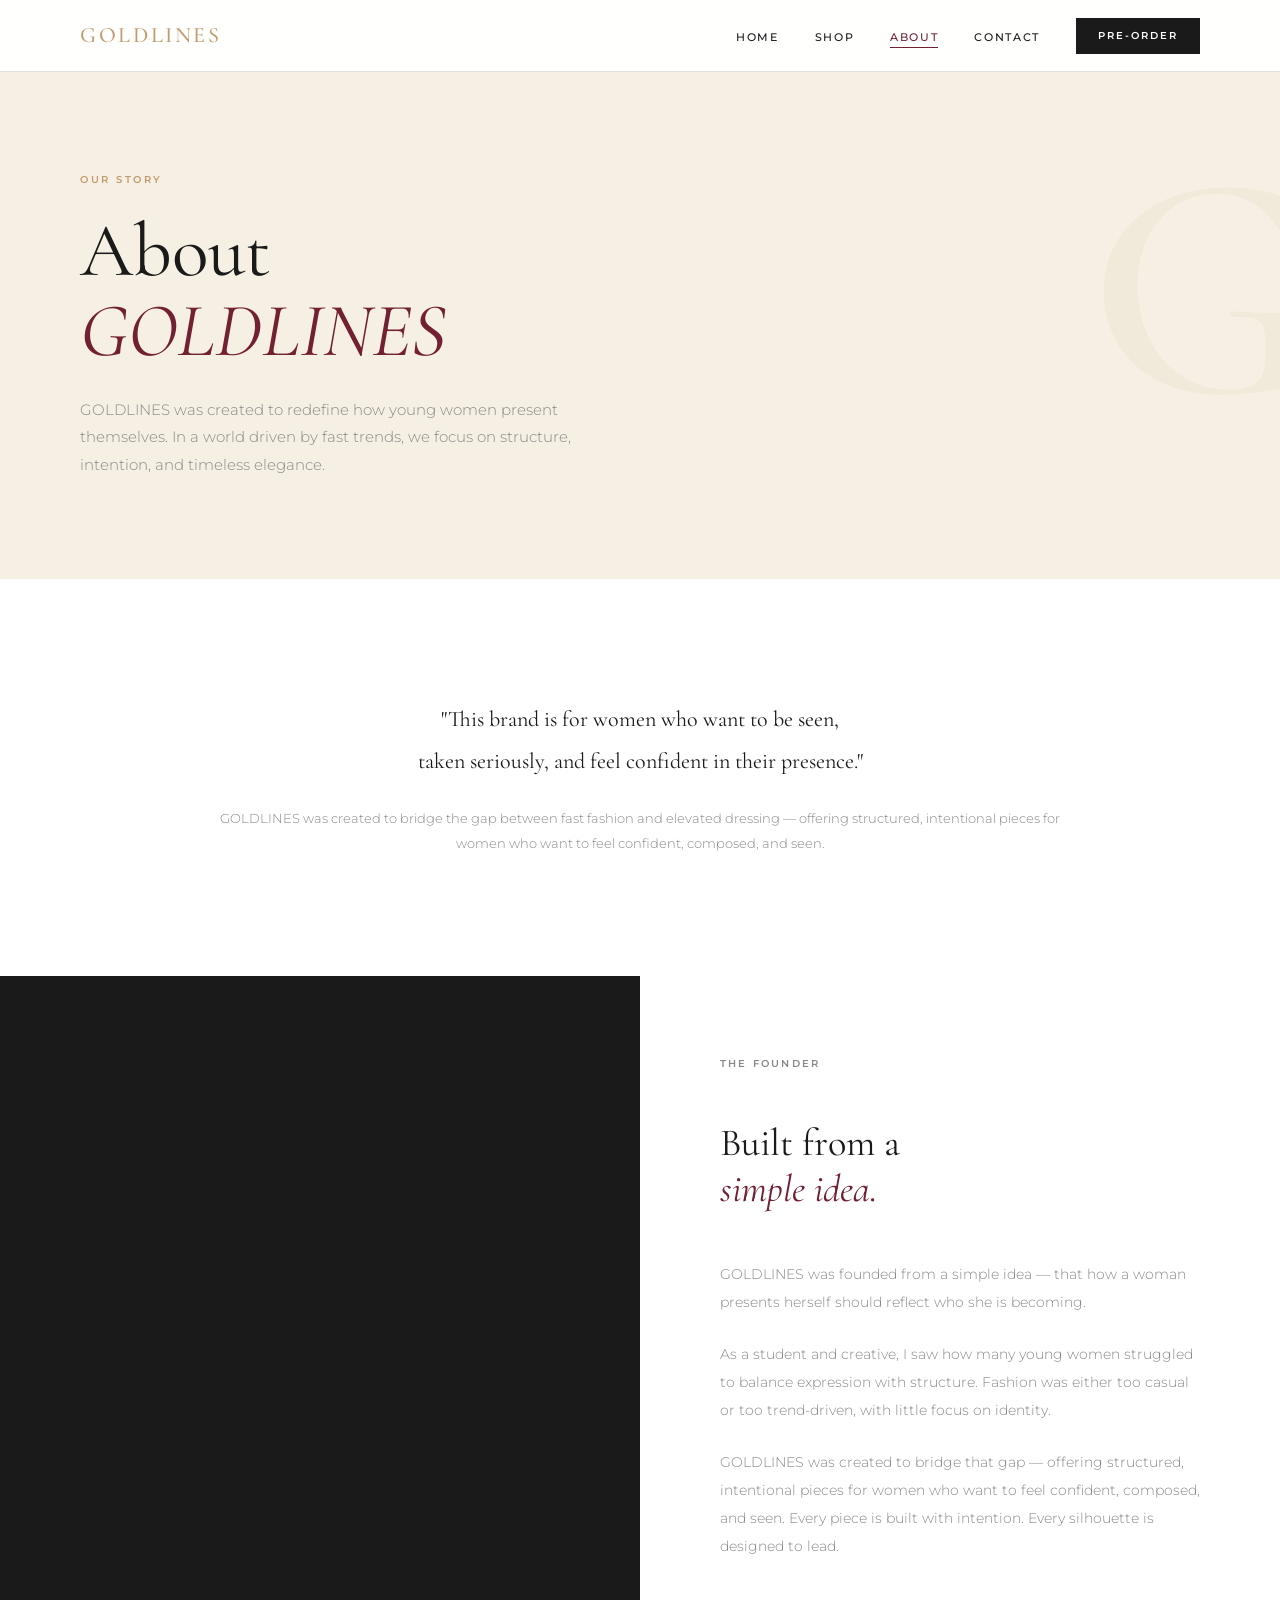
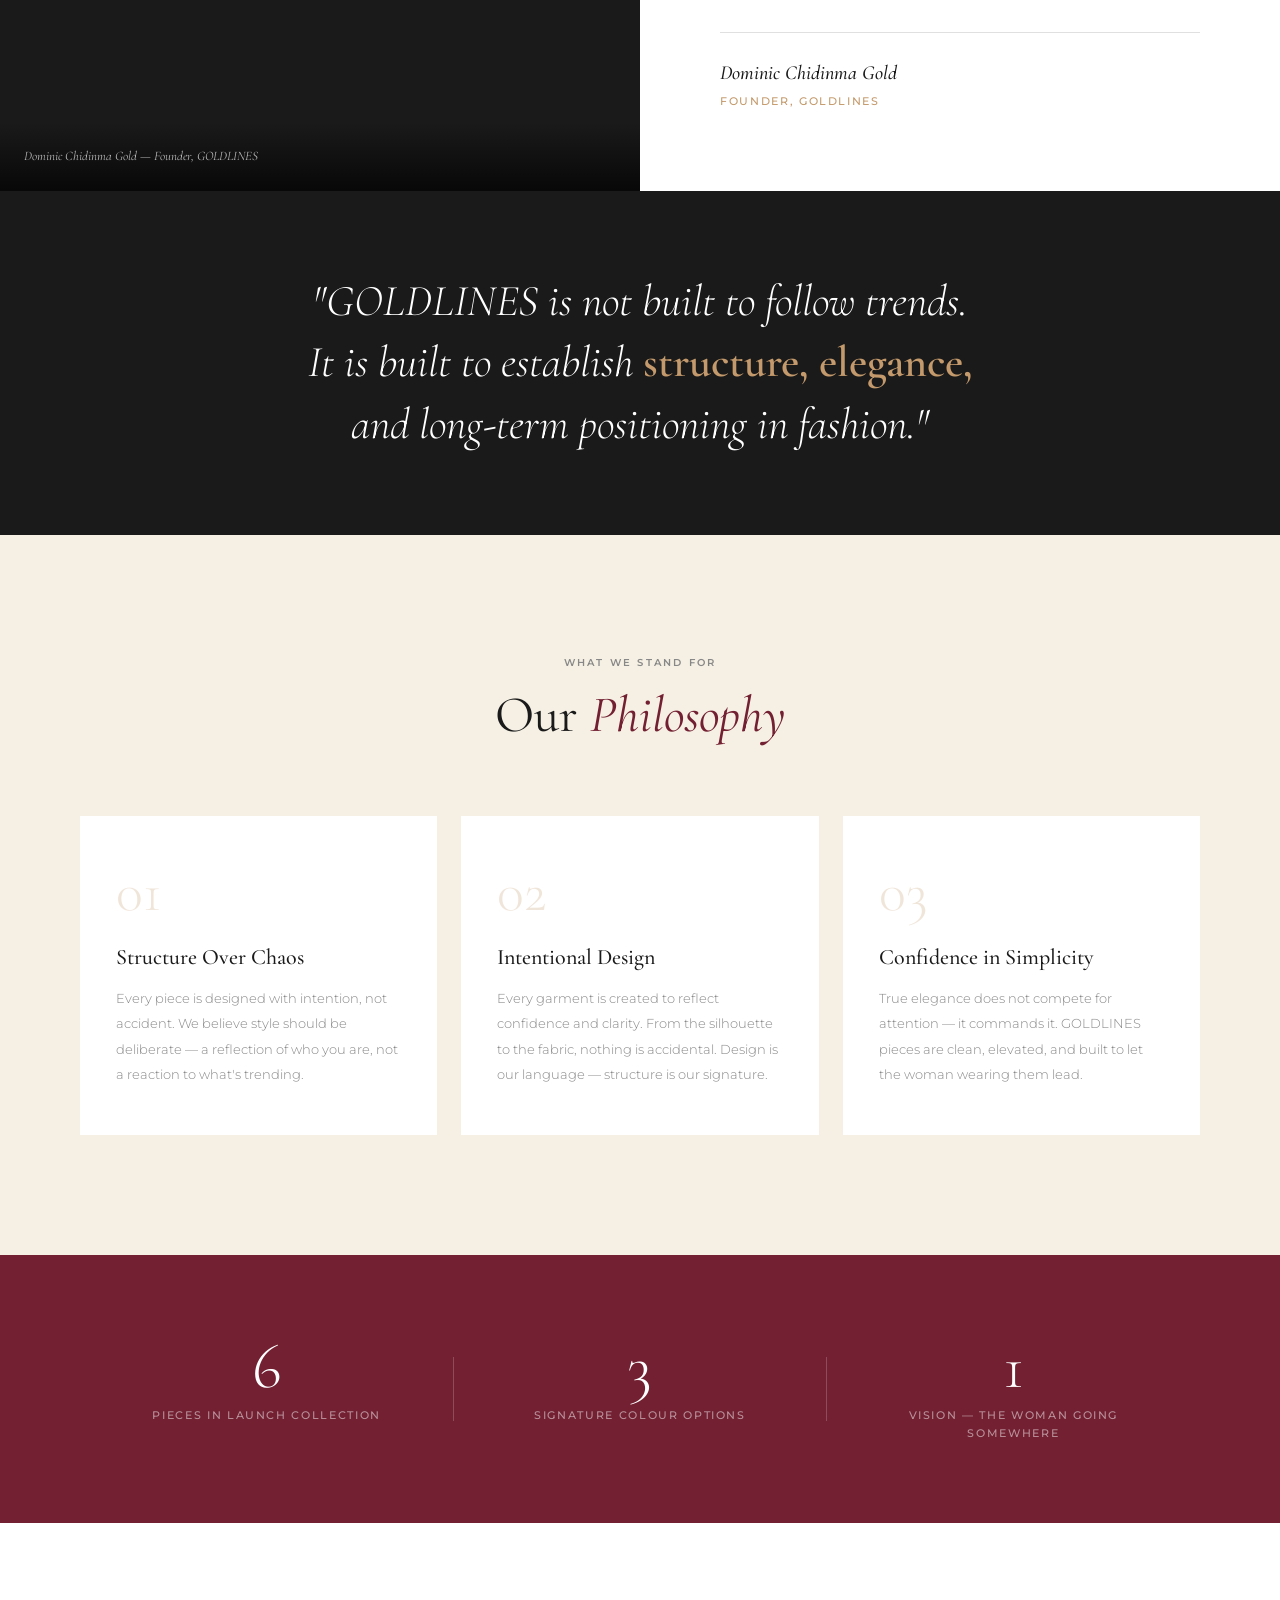
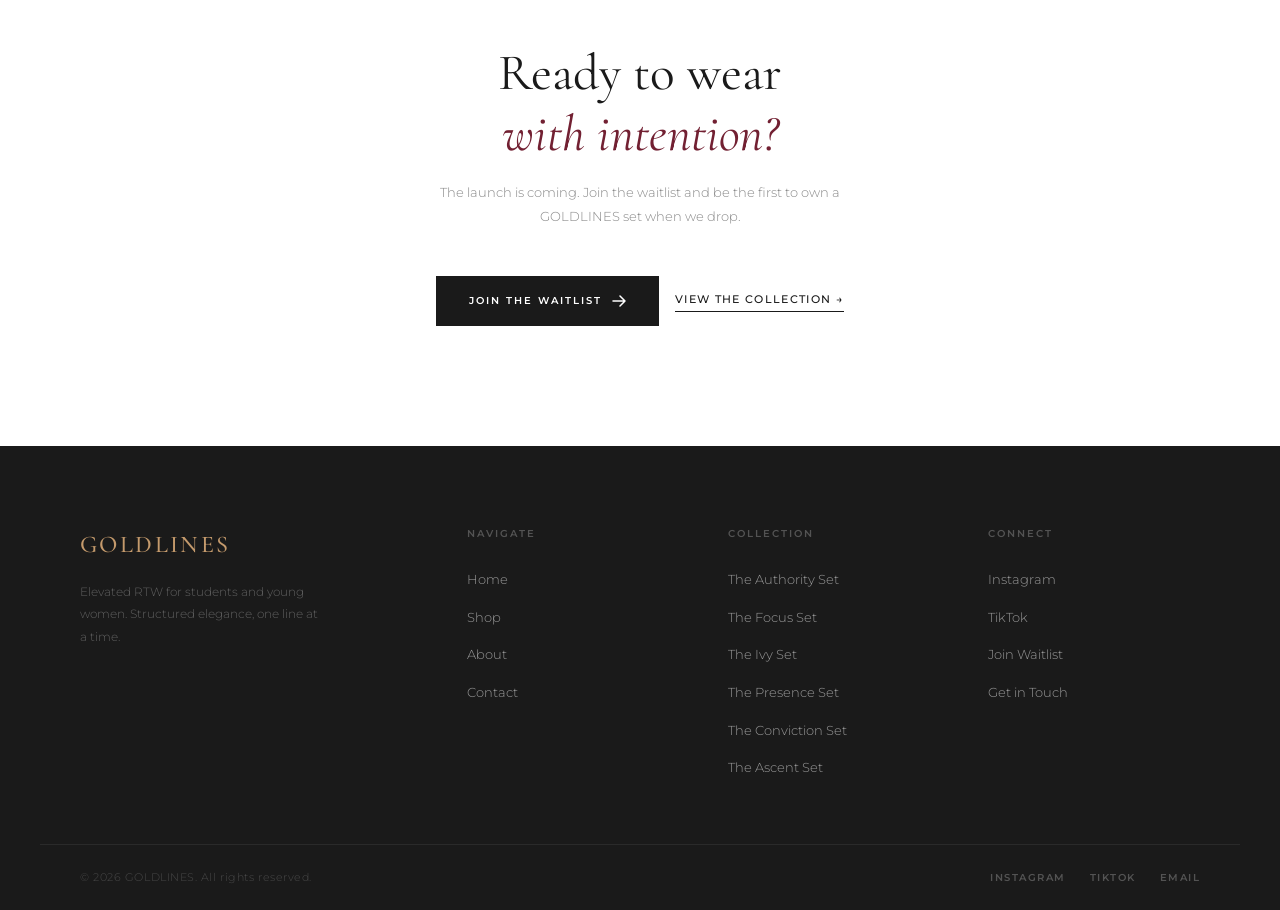
==== about.html @ 6ef737e1 "Add files via upload" ====
<!DOCTYPE html>
<html lang="en">
<head>
  <meta charset="UTF-8" />
  <meta name="viewport" content="width=device-width, initial-scale=1.0" />
  <meta name="description" content="About GOLDLINES — built from scratch, one line at a time. The story behind the brand." />
  <title>About — GOLDLINES</title>
  <link rel="stylesheet" href="global.css" />
  <link rel="stylesheet" href="about.css" />
</head>
<body>

  <!-- ── NAV ──────────────────────────────────────────────── -->
  <nav id="nav">
    <div class="nav-inner">
      <a href="index.html" class="nav-logo">GOLDLINES</a>
      <ul class="nav-links">
        <li><a href="index.html">Home</a></li>
        <li><a href="shop.html">Shop</a></li>
        <li><a href="about.html">About</a></li>
        <li><a href="contact.html">Contact</a></li>
        <li><a href="waitlist.html" class="nav-cta">Pre-order</a></li>
      </ul>
      <button class="nav-toggle" id="nav-toggle" aria-label="Toggle menu" aria-expanded="false">
        <span></span><span></span><span></span>
      </button>
    </div>
  </nav>
  <div class="nav-drawer" id="nav-drawer">
    <a href="index.html">Home</a>
    <a href="shop.html">Shop</a>
    <a href="about.html">About</a>
    <a href="contact.html">Contact</a>
    <a href="waitlist.html" class="nav-cta">Pre-order</a>
  </div>

  <!-- ── PAGE HERO ─────────────────────────────────────────── -->
  <section class="about-hero">
    <div class="container">
      <div class="about-hero-inner">
        <p class="about-hero-eyebrow">Our Story</p>
        <h1 class="about-hero-title">
          About<br><em>GOLDLINES</em>
        </h1>
        <p class="about-hero-sub">
          GOLDLINES was created to redefine how young women present themselves. In a world driven by fast trends, we focus on structure, intention, and timeless elegance.
        </p>
      </div>
    </div>
  </section>

  <!-- ── OPENING STATEMENT ─────────────────────────────────── -->
  <section class="about-statement">
    <div class="container">
      <div class="about-statement-inner">
        <p class="about-statement-text reveal">
          "This brand is for women who want to be seen,<br>
          taken seriously, and feel confident in their presence."
        </p>
        <p class="about-statement-sub reveal reveal-delay-1">
          GOLDLINES was created to bridge the gap between fast fashion and elevated dressing — offering structured, intentional pieces for women who want to feel confident, composed, and seen.
        </p>
      </div>
    </div>
  </section>

  <!-- ── FOUNDER SPLIT ─────────────────────────────────────── -->
  <section class="founder-section">
    <div class="founder-image">
      <!--
        REPLACE: images/founder.jpg
        Use a clear, well-lit photo of Dominic.
        Portrait orientation works best here.
      -->
      <img
        src="images/founder.jpg"
        alt="Dominic Chidinma Gold — Founder of GOLDLINES"
        loading="lazy"
        onerror="this.style.display='none'"
      />
      <div class="founder-image-caption">
        Dominic Chidinma Gold — Founder, GOLDLINES
      </div>
    </div>
    <div class="founder-content">
      <p class="section-label">The Founder</p>
      <h2 class="founder-headline reveal">
        Built from a<br><em>simple idea.</em>
      </h2>
      <p class="founder-body reveal reveal-delay-1">
        GOLDLINES was founded from a simple idea — that how a woman presents herself should reflect who she is becoming.
      </p>
      <p class="founder-body reveal reveal-delay-2">
        As a student and creative, I saw how many young women struggled to balance expression with structure. Fashion was either too casual or too trend-driven, with little focus on identity.
      </p>
      <p class="founder-body reveal reveal-delay-3">
        GOLDLINES was created to bridge that gap — offering structured, intentional pieces for women who want to feel confident, composed, and seen. Every piece is built with intention. Every silhouette is designed to lead.
      </p>
      <div class="founder-signature reveal reveal-delay-4">
        <div class="founder-signature-name">Dominic Chidinma Gold</div>
        <div class="founder-signature-title">Founder, GOLDLINES</div>
      </div>
    </div>
  </section>

  <!-- ── BELIEF STRIP ───────────────────────────────────────── -->
  <div class="belief-strip">
    <div class="container">
      <p class="belief-text reveal">
        "GOLDLINES is not built to follow trends.<br>
        It is built to establish <strong>structure, elegance,</strong><br>
        and long-term positioning in fashion."
      </p>
    </div>
  </div>

  <!-- ── PHILOSOPHY ────────────────────────────────────────── -->
  <section class="about-philosophy">
    <div class="container">
      <div class="about-philosophy-header reveal">
        <p class="section-label" style="text-align:center;margin-bottom:16px;">What we stand for</p>
        <h2 class="about-philosophy-title">Our <em>Philosophy</em></h2>
      </div>
      <div class="philosophy-cards">

        <div class="philosophy-card reveal">
          <div class="philosophy-card-num">01</div>
          <h3 class="philosophy-card-title">Structure Over Chaos</h3>
          <p class="philosophy-card-body">
            Every piece is designed with intention, not accident. We believe style should be deliberate — a reflection of who you are, not a reaction to what's trending.
          </p>
        </div>

        <div class="philosophy-card reveal reveal-delay-1">
          <div class="philosophy-card-num">02</div>
          <h3 class="philosophy-card-title">Intentional Design</h3>
          <p class="philosophy-card-body">
            Every garment is created to reflect confidence and clarity. From the silhouette to the fabric, nothing is accidental. Design is our language — structure is our signature.
          </p>
        </div>

        <div class="philosophy-card reveal reveal-delay-2">
          <div class="philosophy-card-num">03</div>
          <h3 class="philosophy-card-title">Confidence in Simplicity</h3>
          <p class="philosophy-card-body">
            True elegance does not compete for attention — it commands it. GOLDLINES pieces are clean, elevated, and built to let the woman wearing them lead.
          </p>
        </div>

      </div>
    </div>
  </section>

  <!-- ── STATS ROW ─────────────────────────────────────────── -->
  <section class="stats-row">
    <div class="container">
      <div class="stats-grid">
        <div class="stat-item reveal">
          <div class="stat-num">6</div>
          <div class="stat-label">Pieces in launch collection</div>
        </div>
        <div class="stat-item reveal reveal-delay-1">
          <div class="stat-num">3</div>
          <div class="stat-label">Signature colour options</div>
        </div>
        <div class="stat-item reveal reveal-delay-2">
          <div class="stat-num">1</div>
          <div class="stat-label">Vision — the woman going somewhere</div>
        </div>
      </div>
    </div>
  </section>

  <!-- ── CTA ───────────────────────────────────────────────── -->
  <section class="about-cta">
    <div class="container">
      <h2 class="about-cta-title reveal">
        Ready to wear<br><em>with intention?</em>
      </h2>
      <p class="about-cta-sub reveal reveal-delay-1">
        The launch is coming. Join the waitlist and be the first to own a GOLDLINES set when we drop.
      </p>
      <div class="about-cta-actions reveal reveal-delay-2">
        <a href="waitlist.html" class="btn-primary">
          Join the Waitlist
          <svg width="14" height="14" viewBox="0 0 14 14" fill="none" aria-hidden="true">
            <path d="M1 7h12M8 2l5 5-5 5" stroke="currentColor" stroke-width="1.5" stroke-linecap="round" stroke-linejoin="round"/>
          </svg>
        </a>
        <a href="shop.html" class="btn-secondary">View the collection →</a>
      </div>
    </div>
  </section>

  <!-- ── FOOTER ────────────────────────────────────────────── -->
  <footer>
    <div class="footer-top">
      <div>
        <div class="footer-brand-name">GOLDLINES</div>
        <p class="footer-brand-desc">Elevated RTW for students and young women. Structured elegance, one line at a time.</p>
      </div>
      <div>
        <p class="footer-col-title">Navigate</p>
        <ul class="footer-links">
          <li><a href="index.html">Home</a></li>
          <li><a href="shop.html">Shop</a></li>
          <li><a href="about.html">About</a></li>
          <li><a href="contact.html">Contact</a></li>
        </ul>
      </div>
      <div>
        <p class="footer-col-title">Collection</p>
        <ul class="footer-links">
          <li><a href="product-authority.html">The Authority Set</a></li>
          <li><a href="product-focus.html">The Focus Set</a></li>
          <li><a href="product-ivy.html">The Ivy Set</a></li>
          <li><a href="product-presence.html">The Presence Set</a></li>
          <li><a href="product-conviction.html">The Conviction Set</a></li>
          <li><a href="product-ascent.html">The Ascent Set</a></li>
        </ul>
      </div>
      <div>
        <p class="footer-col-title">Connect</p>
        <ul class="footer-links">
          <li><a href="https://www.instagram.com/goldline_rtw" target="_blank" rel="noopener">Instagram</a></li>
          <li><a href="https://www.tiktok.com/@goldline_official" target="_blank" rel="noopener">TikTok</a></li>
          <li><a href="waitlist.html">Join Waitlist</a></li>
          <li><a href="contact.html">Get in Touch</a></li>
        </ul>
      </div>
    </div>
    <div class="footer-bottom">
      <p class="footer-copy">© 2026 GOLDLINES. All rights reserved.</p>
      <div class="footer-socials">
        <a href="https://www.instagram.com/goldline_rtw" target="_blank" rel="noopener">Instagram</a>
        <a href="https://www.tiktok.com/@goldline_official" target="_blank" rel="noopener">TikTok</a>
        <a href="contact.html">Email</a>
      </div>
    </div>
  </footer>

  <script src="global.js"></script>

</body>
</html>
---- global.css ----
/* ============================================================
   GOLDLINES — Global Stylesheet
   Shared across all pages: index, shop, product, about,
   contact, waitlist
   Version: 1.0
   ============================================================ */

/* ── GOOGLE FONTS ─────────────────────────────────────────── */
@import url('https://fonts.googleapis.com/css2?family=Cormorant+Garamond:ital,wght@0,300;0,400;0,500;0,600;1,300;1,400&family=Montserrat:wght@300;400;500;600&display=swap');

/* ── DESIGN TOKENS ────────────────────────────────────────── */
:root {
  /* Brand colours */
  --burgundy:     #722032;
  --burgundy-d:   #571828;
  --burgundy-l:   #8A2A3E;
  --ivory:        #F5F0E3;
  --ivory-d:      #EDE5D0;
  --camel:        #C49A6C;
  --camel-d:      #A8824F;
  --black:        #1A1A1A;
  --white:        #FFFFFF;
  --grey-light:   #F5F5F5;
  --grey-mid:     #E0E0E0;
  --grey-dark:    #AAAAAA;
  --grey-text:    #888888;

  /* Typography */
  --font-serif:   'Cormorant Garamond', Georgia, serif;
  --font-sans:    'Montserrat', sans-serif;

  /* Layout */
  --nav-h:        72px;
  --max-w:        1200px;
  --pad-x:        40px;
  --pad-x-md:     24px;
  --pad-x-sm:     16px;

  /* Spacing scale */
  --space-xs:     8px;
  --space-sm:     16px;
  --space-md:     24px;
  --space-lg:     48px;
  --space-xl:     80px;
  --space-2xl:    120px;

  /* Effects */
  --transition:   0.3s ease;
  --transition-s: 0.6s ease;
  --shadow-sm:    0 2px 12px rgba(0,0,0,0.06);
  --shadow-md:    0 8px 32px rgba(0,0,0,0.10);
}

/* ── RESET ────────────────────────────────────────────────── */
*, *::before, *::after {
  box-sizing: border-box;
  margin: 0;
  padding: 0;
}

html {
  scroll-behavior: smooth;
  font-size: 16px;
  -webkit-text-size-adjust: 100%;
}

body {
  font-family: var(--font-sans);
  background: var(--white);
  color: var(--black);
  overflow-x: hidden;
  line-height: 1.6;
  -webkit-font-smoothing: antialiased;
  -moz-osx-font-smoothing: grayscale;
}

img {
  display: block;
  max-width: 100%;
  height: auto;
  object-fit: cover;
}

a {
  text-decoration: none;
  color: inherit;
}

ul, ol { list-style: none; }

button {
  cursor: pointer;
  border: none;
  background: none;
  font-family: inherit;
  font-size: inherit;
}

input, textarea, select {
  font-family: inherit;
  font-size: inherit;
}

/* ── LAYOUT UTILITIES ─────────────────────────────────────── */
.container {
  max-width: var(--max-w);
  margin: 0 auto;
  padding: 0 var(--pad-x);
  width: 100%;
}

.section-label {
  font-family: var(--font-sans);
  font-size: 10px;
  font-weight: 600;
  letter-spacing: 0.22em;
  text-transform: uppercase;
  color: var(--grey-text);
  margin-bottom: var(--space-sm);
}

/* ── NAVIGATION ───────────────────────────────────────────── */
nav {
  position: fixed;
  top: 0; left: 0; right: 0;
  z-index: 1000;
  height: var(--nav-h);
  display: flex;
  align-items: center;
  background: rgba(255, 255, 255, 0.96);
  backdrop-filter: blur(16px);
  -webkit-backdrop-filter: blur(16px);
  border-bottom: 0.5px solid var(--grey-mid);
  transition: box-shadow var(--transition);
}

nav.scrolled {
  box-shadow: var(--shadow-sm);
}

.nav-inner {
  width: 100%;
  max-width: var(--max-w);
  margin: 0 auto;
  padding: 0 var(--pad-x);
  display: flex;
  align-items: center;
  justify-content: space-between;
}

.nav-logo {
  font-family: var(--font-serif);
  font-size: 22px;
  font-weight: 500;
  letter-spacing: 0.12em;
  color: var(--camel);
  flex-shrink: 0;
}

.nav-links {
  display: flex;
  align-items: center;
  gap: 36px;
}

.nav-links a {
  font-size: 11px;
  font-weight: 500;
  letter-spacing: 0.15em;
  text-transform: uppercase;
  color: var(--black);
  position: relative;
  transition: color var(--transition);
  white-space: nowrap;
}

.nav-links a::after {
  content: '';
  position: absolute;
  bottom: -4px; left: 0;
  width: 0; height: 1px;
  background: var(--burgundy);
  transition: width var(--transition);
}

.nav-links a:hover { color: var(--burgundy); }
.nav-links a:hover::after { width: 100%; }
.nav-links a.active { color: var(--burgundy); }
.nav-links a.active::after { width: 100%; }

.nav-cta {
  display: inline-flex;
  align-items: center;
  gap: 8px;
  background: var(--black) !important;
  color: var(--white) !important;
  font-size: 10px !important;
  font-weight: 600 !important;
  letter-spacing: 0.2em !important;
  padding: 10px 22px;
  white-space: nowrap;
  transition: background var(--transition) !important;
}

.nav-cta::after { display: none !important; }
.nav-cta:hover { background: var(--burgundy) !important; }

/* Hamburger button */
.nav-toggle {
  display: none;
  flex-direction: column;
  justify-content: center;
  gap: 5px;
  padding: 6px;
  cursor: pointer;
  background: none;
  border: none;
  z-index: 1001;
}

.nav-toggle span {
  display: block;
  width: 24px;
  height: 1.5px;
  background: var(--black);
  transition: var(--transition);
  transform-origin: center;
}

.nav-toggle.open span:nth-child(1) {
  transform: translateY(6.5px) rotate(45deg);
}
.nav-toggle.open span:nth-child(2) {
  opacity: 0;
  transform: scaleX(0);
}
.nav-toggle.open span:nth-child(3) {
  transform: translateY(-6.5px) rotate(-45deg);
}

/* Mobile nav drawer */
.nav-drawer {
  display: none;
  position: fixed;
  top: var(--nav-h);
  left: 0; right: 0;
  background: var(--white);
  border-bottom: 0.5px solid var(--grey-mid);
  padding: var(--space-lg) var(--pad-x-md);
  z-index: 999;
  flex-direction: column;
  gap: var(--space-md);
  box-shadow: var(--shadow-md);
  transform: translateY(-10px);
  opacity: 0;
  transition: transform var(--transition), opacity var(--transition);
}

.nav-drawer.open {
  display: flex;
  transform: translateY(0);
  opacity: 1;
}

.nav-drawer a {
  font-size: 14px;
  font-weight: 500;
  letter-spacing: 0.1em;
  text-transform: uppercase;
  color: var(--black);
  padding: var(--space-xs) 0;
  border-bottom: 0.5px solid var(--grey-mid);
  transition: color var(--transition);
}

.nav-drawer a:last-child { border-bottom: none; }
.nav-drawer a:hover { color: var(--burgundy); }

.nav-drawer .nav-cta {
  margin-top: var(--space-xs);
  justify-content: center;
  border-bottom: none !important;
}

/* ── BUTTONS ──────────────────────────────────────────────── */
.btn-primary {
  display: inline-flex;
  align-items: center;
  gap: 10px;
  background: var(--black);
  color: var(--white);
  font-family: var(--font-sans);
  font-size: 10px;
  font-weight: 600;
  letter-spacing: 0.2em;
  text-transform: uppercase;
  padding: 16px 32px;
  border: 1.5px solid var(--black);
  transition: background var(--transition), color var(--transition), transform var(--transition);
  cursor: pointer;
  white-space: nowrap;
}

.btn-primary:hover {
  background: var(--burgundy);
  border-color: var(--burgundy);
  transform: translateY(-1px);
}

.btn-primary svg { flex-shrink: 0; }

.btn-secondary {
  display: inline-flex;
  align-items: center;
  gap: 6px;
  font-family: var(--font-sans);
  font-size: 11px;
  font-weight: 500;
  letter-spacing: 0.12em;
  text-transform: uppercase;
  color: var(--black);
  border-bottom: 1px solid var(--black);
  padding-bottom: 2px;
  transition: color var(--transition), border-color var(--transition);
  cursor: pointer;
  background: none;
  border-top: none;
  border-left: none;
  border-right: none;
}

.btn-secondary:hover {
  color: var(--burgundy);
  border-bottom-color: var(--burgundy);
}

.btn-burgundy {
  display: inline-flex;
  align-items: center;
  gap: 10px;
  background: var(--burgundy);
  color: var(--white);
  font-family: var(--font-sans);
  font-size: 10px;
  font-weight: 600;
  letter-spacing: 0.2em;
  text-transform: uppercase;
  padding: 16px 32px;
  border: 1.5px solid var(--burgundy);
  transition: background var(--transition), transform var(--transition);
  cursor: pointer;
  white-space: nowrap;
}

.btn-burgundy:hover {
  background: var(--burgundy-d);
  border-color: var(--burgundy-d);
  transform: translateY(-1px);
}

.btn-outline {
  display: inline-flex;
  align-items: center;
  gap: 10px;
  background: transparent;
  color: var(--white);
  font-family: var(--font-sans);
  font-size: 10px;
  font-weight: 600;
  letter-spacing: 0.2em;
  text-transform: uppercase;
  padding: 15px 32px;
  border: 1.5px solid rgba(255,255,255,0.5);
  transition: border-color var(--transition), background var(--transition);
  cursor: pointer;
  white-space: nowrap;
}

.btn-outline:hover {
  border-color: var(--white);
  background: rgba(255,255,255,0.08);
}

/* ── COLOUR SWATCHES ──────────────────────────────────────── */
.swatches {
  display: flex;
  align-items: center;
  gap: 8px;
}

.swatch {
  width: 16px;
  height: 16px;
  border-radius: 50%;
  border: 1.5px solid transparent;
  cursor: pointer;
  transition: transform var(--transition), border-color var(--transition);
  flex-shrink: 0;
}

.swatch:hover { transform: scale(1.2); }

.swatch.active {
  border-color: var(--black);
  transform: scale(1.15);
}

.swatch.s-burgundy { background: var(--burgundy); }
.swatch.s-ivory    { background: var(--ivory); border-color: #D0C8B8; }
.swatch.s-ivory.active { border-color: var(--black); }
.swatch.s-camel    { background: var(--camel); }

/* ── SIZE SELECTOR ────────────────────────────────────────── */
.size-selector {
  display: flex;
  gap: 8px;
  flex-wrap: wrap;
}

.size-btn {
  min-width: 44px;
  height: 44px;
  display: flex;
  align-items: center;
  justify-content: center;
  border: 0.5px solid var(--grey-mid);
  background: var(--white);
  font-family: var(--font-sans);
  font-size: 11px;
  font-weight: 500;
  letter-spacing: 0.05em;
  color: var(--black);
  cursor: pointer;
  transition: all var(--transition);
  /* Minimum touch target 44px for mobile */
}

.size-btn:hover {
  border-color: var(--black);
}

.size-btn.active {
  background: var(--black);
  color: var(--white);
  border-color: var(--black);
}

/* ── PRODUCT CARDS ────────────────────────────────────────── */
.product-card {
  position: relative;
  cursor: pointer;
}

.product-card-image {
  position: relative;
  aspect-ratio: 3 / 4;
  overflow: hidden;
  background: var(--grey-light);
  margin-bottom: var(--space-md);
}

.product-card-image img {
  width: 100%;
  height: 100%;
  object-fit: cover;
  transition: transform var(--transition-s);
}

.product-card:hover .product-card-image img {
  transform: scale(1.04);
}

.product-card-overlay {
  position: absolute;
  inset: 0;
  background: rgba(26,26,26,0);
  display: flex;
  align-items: flex-end;
  padding: var(--space-md);
  transition: background var(--transition);
}

.product-card:hover .product-card-overlay {
  background: rgba(26,26,26,0.3);
}

.product-card-cta {
  background: var(--white);
  color: var(--black);
  font-family: var(--font-sans);
  font-size: 10px;
  font-weight: 600;
  letter-spacing: 0.15em;
  text-transform: uppercase;
  padding: 10px 20px;
  opacity: 0;
  transform: translateY(10px);
  transition: opacity var(--transition), transform var(--transition);
}

.product-card:hover .product-card-cta {
  opacity: 1;
  transform: translateY(0);
}

.product-card-swatches {
  margin-bottom: 10px;
}

.product-card-name {
  font-family: var(--font-serif);
  font-size: 20px;
  font-weight: 500;
  color: var(--black);
  margin-bottom: 6px;
  line-height: 1.2;
}

.product-card-meta {
  display: flex;
  align-items: center;
  justify-content: space-between;
  flex-wrap: wrap;
  gap: 8px;
}

.product-card-waitlist {
  font-family: var(--font-sans);
  font-size: 10px;
  font-weight: 500;
  letter-spacing: 0.1em;
  text-transform: uppercase;
  color: var(--grey-text);
}

.product-card-reserve {
  font-size: 11px;
  font-weight: 500;
  letter-spacing: 0.05em;
  color: var(--burgundy);
  border-bottom: 1px solid var(--burgundy);
  padding-bottom: 1px;
  transition: opacity var(--transition);
}

.product-card-reserve:hover { opacity: 0.7; }

/* ── FORM ELEMENTS ────────────────────────────────────────── */
.form-group {
  display: flex;
  flex-direction: column;
  gap: 6px;
}

.form-label {
  font-size: 11px;
  font-weight: 500;
  letter-spacing: 0.1em;
  text-transform: uppercase;
  color: var(--grey-text);
}

.form-input,
.form-textarea,
.form-select {
  width: 100%;
  padding: 14px 16px;
  background: var(--grey-light);
  border: 0.5px solid var(--grey-mid);
  border-bottom: 1.5px solid var(--grey-mid);
  color: var(--black);
  font-family: var(--font-sans);
  font-size: 13px;
  font-weight: 300;
  outline: none;
  transition: border-color var(--transition), background var(--transition);
  border-radius: 0;
  /* Prevents iOS auto-zoom on focus (font-size must be >= 16px on mobile) */
}

.form-input:focus,
.form-textarea:focus,
.form-select:focus {
  border-bottom-color: var(--black);
  background: var(--white);
}

.form-input::placeholder,
.form-textarea::placeholder {
  color: var(--grey-dark);
}

.form-textarea {
  min-height: 120px;
  resize: vertical;
}

.form-select {
  appearance: none;
  -webkit-appearance: none;
  background-image: url("data:image/svg+xml,%3Csvg xmlns='http://www.w3.org/2000/svg' width='12' height='8' viewBox='0 0 12 8' fill='none'%3E%3Cpath d='M1 1l5 5 5-5' stroke='%23888' stroke-width='1.5' stroke-linecap='round'/%3E%3C/svg%3E");
  background-repeat: no-repeat;
  background-position: right 16px center;
  padding-right: 40px;
  cursor: pointer;
}

/* ── MARQUEE ──────────────────────────────────────────────── */
.marquee-wrap {
  overflow: hidden;
  background: var(--black);
  padding: 14px 0;
  border-top: 0.5px solid #2a2a2a;
  border-bottom: 0.5px solid #2a2a2a;
}

.marquee-track {
  display: flex;
  animation: marquee 22s linear infinite;
  white-space: nowrap;
  width: max-content;
}

.marquee-item {
  font-family: var(--font-sans);
  font-size: 10px;
  font-weight: 600;
  letter-spacing: 0.25em;
  text-transform: uppercase;
  color: var(--white);
  padding: 0 32px;
}

.marquee-dot {
  color: var(--camel);
}

/* ── PAGE HERO (inner pages) ──────────────────────────────── */
.page-hero {
  padding-top: calc(var(--nav-h) + 80px);
  padding-bottom: 80px;
  background: var(--ivory);
  text-align: center;
}

.page-hero-eyebrow {
  font-size: 10px;
  font-weight: 600;
  letter-spacing: 0.25em;
  text-transform: uppercase;
  color: var(--camel);
  margin-bottom: var(--space-sm);
}

.page-hero-title {
  font-family: var(--font-serif);
  font-size: clamp(36px, 6vw, 72px);
  font-weight: 400;
  line-height: 1.1;
  color: var(--black);
}

.page-hero-title em {
  font-style: italic;
  color: var(--burgundy);
}

/* ── BREADCRUMB ───────────────────────────────────────────── */
.breadcrumb {
  display: flex;
  align-items: center;
  gap: 8px;
  font-size: 11px;
  font-weight: 400;
  color: var(--grey-text);
  letter-spacing: 0.05em;
  margin-bottom: var(--space-lg);
  flex-wrap: wrap;
}

.breadcrumb a {
  color: var(--grey-text);
  transition: color var(--transition);
}

.breadcrumb a:hover { color: var(--black); }

.breadcrumb-sep {
  font-size: 10px;
  color: var(--grey-mid);
}

.breadcrumb-current {
  color: var(--black);
  font-weight: 500;
}

/* ── FOOTER ───────────────────────────────────────────────── */
footer {
  background: var(--black);
}

.footer-top {
  max-width: var(--max-w);
  margin: 0 auto;
  padding: 80px var(--pad-x) 64px;
  display: grid;
  grid-template-columns: 1.6fr 1fr 1fr 1fr;
  gap: 48px;
}

.footer-brand-name {
  font-family: var(--font-serif);
  font-size: 24px;
  font-weight: 500;
  letter-spacing: 0.1em;
  color: var(--camel);
  margin-bottom: var(--space-sm);
}

.footer-brand-desc {
  font-size: 12px;
  font-weight: 300;
  line-height: 1.9;
  color: rgba(255,255,255,0.3);
  max-width: 240px;
}

.footer-col-title {
  font-family: var(--font-sans);
  font-size: 10px;
  font-weight: 600;
  letter-spacing: 0.2em;
  text-transform: uppercase;
  color: rgba(255,255,255,0.25);
  margin-bottom: var(--space-md);
}

.footer-links {
  display: flex;
  flex-direction: column;
  gap: 12px;
}

.footer-links a {
  font-size: 13px;
  font-weight: 300;
  color: rgba(255,255,255,0.55);
  transition: color var(--transition);
  line-height: 1.4;
}

.footer-links a:hover { color: var(--camel); }

.footer-bottom {
  max-width: var(--max-w);
  margin: 0 auto;
  padding: 24px var(--pad-x);
  border-top: 0.5px solid rgba(255,255,255,0.07);
  display: flex;
  align-items: center;
  justify-content: space-between;
  gap: 16px;
  flex-wrap: wrap;
}

.footer-copy {
  font-size: 11px;
  font-weight: 300;
  color: rgba(255,255,255,0.2);
  letter-spacing: 0.05em;
}

.footer-socials {
  display: flex;
  gap: 24px;
}

.footer-socials a {
  font-size: 10px;
  font-weight: 600;
  letter-spacing: 0.15em;
  text-transform: uppercase;
  color: rgba(255,255,255,0.25);
  transition: color var(--transition);
}

.footer-socials a:hover { color: var(--camel); }

/* ── SCROLL REVEAL ────────────────────────────────────────── */
.reveal {
  opacity: 0;
  transform: translateY(28px);
  transition: opacity 0.75s ease, transform 0.75s ease;
}

.reveal.visible {
  opacity: 1;
  transform: translateY(0);
}

.reveal-delay-1 { transition-delay: 0.1s; }
.reveal-delay-2 { transition-delay: 0.2s; }
.reveal-delay-3 { transition-delay: 0.3s; }
.reveal-delay-4 { transition-delay: 0.4s; }

/* ── ANIMATIONS ───────────────────────────────────────────── */
@keyframes fadeUp {
  from { opacity: 0; transform: translateY(20px); }
  to   { opacity: 1; transform: translateY(0); }
}

@keyframes fadeIn {
  from { opacity: 0; }
  to   { opacity: 1; }
}

@keyframes marquee {
  from { transform: translateX(0); }
  to   { transform: translateX(-50%); }
}

@keyframes pulse {
  0%, 100% { opacity: 1; }
  50%       { opacity: 0.5; }
}

/* ── UTILITY CLASSES ──────────────────────────────────────── */
.text-serif   { font-family: var(--font-serif); }
.text-center  { text-align: center; }
.text-left    { text-align: left; }
.text-burgundy { color: var(--burgundy); }
.text-camel   { color: var(--camel); }
.text-muted   { color: var(--grey-text); }
.italic       { font-style: italic; }
.sr-only {
  position: absolute;
  width: 1px; height: 1px;
  padding: 0; margin: -1px;
  overflow: hidden;
  clip: rect(0,0,0,0);
  white-space: nowrap;
  border: 0;
}

/* ── RESPONSIVE BREAKPOINTS ───────────────────────────────── */

/* ── TABLET (max 1024px) ──────────────────────────────────── */
@media (max-width: 1024px) {
  :root {
    --pad-x: 32px;
    --space-xl: 60px;
    --space-2xl: 80px;
  }

  .footer-top {
    grid-template-columns: 1fr 1fr;
    gap: 40px;
  }

  .nav-links {
    gap: 24px;
  }
}

/* ── MOBILE LARGE (max 768px) ─────────────────────────────── */
@media (max-width: 768px) {
  :root {
    --pad-x:    var(--pad-x-md);
    --space-xl: 48px;
    --space-2xl: 64px;
  }

  /* Nav — switch to hamburger */
  .nav-links { display: none; }
  .nav-toggle { display: flex; }

  /* Container padding */
  .container { padding: 0 var(--pad-x-md); }

  .nav-inner { padding: 0 var(--pad-x-md); }

  /* Footer */
  .footer-top {
    grid-template-columns: 1fr 1fr;
    padding: 48px var(--pad-x-md) 40px;
    gap: 32px;
  }

  .footer-bottom {
    padding: 20px var(--pad-x-md);
    flex-direction: column;
    align-items: flex-start;
    gap: 12px;
  }

  /* Buttons — full width on mobile */
  .btn-primary,
  .btn-burgundy {
    width: 100%;
    justify-content: center;
    padding: 18px 24px;
  }

  /* Form inputs — prevent iOS zoom */
  .form-input,
  .form-textarea,
  .form-select {
    font-size: 16px; /* prevents iOS auto-zoom */
    padding: 16px;
  }

  /* Size buttons — larger touch targets */
  .size-btn {
    min-width: 52px;
    height: 52px;
    font-size: 12px;
  }

  /* Marquee — slightly faster on mobile */
  .marquee-track { animation-duration: 15s; }

  /* Breadcrumb */
  .breadcrumb { font-size: 10px; }
}

/* ── MOBILE SMALL (max 480px) ─────────────────────────────── */
@media (max-width: 480px) {
  :root {
    --pad-x: var(--pad-x-sm);
  }

  .container { padding: 0 var(--pad-x-sm); }
  .nav-inner { padding: 0 var(--pad-x-sm); }

  .nav-logo { font-size: 18px; }

  .footer-top {
    grid-template-columns: 1fr;
    padding: 40px var(--pad-x-sm) 32px;
  }

  .footer-brand-desc { max-width: 100%; }

  .footer-bottom { padding: 20px var(--pad-x-sm); }

  .swatches { gap: 6px; }
  .swatch { width: 20px; height: 20px; }

  .size-selector { gap: 6px; }
  .size-btn { min-width: 48px; height: 48px; }

  .marquee-item { font-size: 9px; padding: 0 20px; }
}

/* ── TOUCH DEVICE OPTIMISATIONS ───────────────────────────── */
@media (hover: none) {
  /* On touch devices, always show CTAs (no hover state needed) */
  .product-card-cta {
    opacity: 1;
    transform: translateY(0);
    background: rgba(255,255,255,0.9);
  }

  .product-card-overlay {
    background: rgba(26,26,26,0.15);
  }

  /* Remove hover transforms that feel odd on touch */
  .btn-primary:hover,
  .btn-burgundy:hover {
    transform: none;
  }
}

/* ── PRINT ────────────────────────────────────────────────── */
@media print {
  nav, footer, .marquee-wrap { display: none; }
  body { font-size: 12pt; }
  .container { max-width: 100%; padding: 0; }
}
---- about.css ----
/* ============================================================
   GOLDLINES — About Page Styles (about.css)
   ============================================================ */

/* ── PAGE HERO ────────────────────────────────────────────── */
.about-hero {
  padding-top: calc(var(--nav-h) + 100px);
  padding-bottom: 100px;
  background: var(--ivory);
  overflow: hidden;
  position: relative;
}

.about-hero::after {
  content: 'G';
  position: absolute;
  right: -40px;
  top: 50%;
  transform: translateY(-50%);
  font-family: var(--font-serif);
  font-size: clamp(200px, 25vw, 380px);
  font-weight: 600;
  color: var(--camel);
  opacity: 0.07;
  line-height: 1;
  pointer-events: none;
  user-select: none;
}

.about-hero-inner {
  max-width: 680px;
}

.about-hero-eyebrow {
  font-size: 10px;
  font-weight: 600;
  letter-spacing: 0.25em;
  text-transform: uppercase;
  color: var(--camel);
  margin-bottom: var(--space-md);
  opacity: 0;
  animation: fadeUp 0.8s ease 0.2s forwards;
}

.about-hero-title {
  font-family: var(--font-serif);
  font-size: clamp(40px, 6vw, 76px);
  font-weight: 400;
  line-height: 1.05;
  color: var(--black);
  margin-bottom: var(--space-md);
  opacity: 0;
  animation: fadeUp 0.8s ease 0.4s forwards;
}

.about-hero-title em {
  font-style: italic;
  color: var(--burgundy);
}

.about-hero-sub {
  font-size: 15px;
  font-weight: 300;
  line-height: 1.85;
  color: var(--grey-text);
  max-width: 520px;
  opacity: 0;
  animation: fadeUp 0.8s ease 0.6s forwards;
}

/* ── FOUNDER SPLIT ────────────────────────────────────────── */
.founder-section {
  display: grid;
  grid-template-columns: 1fr 1fr;
  min-height: 680px;
}

.founder-image {
  position: relative;
  overflow: hidden;
  background: var(--black);
}

.founder-image img {
  width: 100%;
  height: 100%;
  object-fit: cover;
  object-position: top center;
  transition: transform 0.8s ease;
}

.founder-image:hover img { transform: scale(1.03); }

.founder-image-caption {
  position: absolute;
  bottom: 0; left: 0; right: 0;
  padding: var(--space-md) var(--space-md);
  background: linear-gradient(to top, rgba(0,0,0,0.7) 0%, transparent 100%);
  font-family: var(--font-serif);
  font-size: 13px;
  font-style: italic;
  color: rgba(255,255,255,0.7);
}

.founder-content {
  padding: var(--space-xl) var(--space-xl);
  background: var(--white);
  display: flex;
  flex-direction: column;
  justify-content: center;
}

.founder-content .section-label {
  margin-bottom: var(--space-lg);
}

.founder-headline {
  font-family: var(--font-serif);
  font-size: clamp(28px, 3vw, 44px);
  font-weight: 400;
  line-height: 1.2;
  color: var(--black);
  margin-bottom: var(--space-lg);
}

.founder-headline em {
  font-style: italic;
  color: var(--burgundy);
}

.founder-body {
  font-size: 14px;
  font-weight: 300;
  line-height: 2;
  color: var(--grey-text);
  margin-bottom: var(--space-md);
}

.founder-body + .founder-body {
  margin-top: 0;
}

.founder-signature {
  margin-top: var(--space-lg);
  padding-top: var(--space-md);
  border-top: 0.5px solid var(--grey-mid);
}

.founder-signature-name {
  font-family: var(--font-serif);
  font-size: 20px;
  font-weight: 500;
  font-style: italic;
  color: var(--black);
  margin-bottom: 4px;
}

.founder-signature-title {
  font-size: 11px;
  font-weight: 500;
  letter-spacing: 0.15em;
  text-transform: uppercase;
  color: var(--camel);
}

/* ── BRAND BELIEF STRIP ───────────────────────────────────── */
.belief-strip {
  background: var(--black);
  padding: 80px 0;
  text-align: center;
}

.belief-text {
  font-family: var(--font-serif);
  font-size: clamp(22px, 3.5vw, 44px);
  font-weight: 300;
  font-style: italic;
  color: var(--white);
  line-height: 1.4;
  max-width: 760px;
  margin: 0 auto;
}

.belief-text strong {
  font-style: normal;
  font-weight: 600;
  color: var(--camel);
}

/* ── OPENING STATEMENT ────────────────────────────────────── */
.about-statement {
  padding: var(--space-2xl) 0;
  background: var(--white);
}

.about-statement-inner {
  max-width: 860px;
  margin: 0 auto;
  text-align: center;
}

.about-statement-text {
  font-family: var(--font-serif);
  font-size: clamp(16px, 2vw, 22px);
  font-weight: 400;
  line-height: 1.9;
  color: var(--black);
  margin-bottom: var(--space-md);
}

.about-statement-sub {
  font-size: 13px;
  font-weight: 300;
  line-height: 1.9;
  color: var(--grey-text);
}

/* ── PHILOSOPHY ───────────────────────────────────────────── */
.about-philosophy {
  padding: var(--space-2xl) 0;
  background: var(--ivory);
}

.about-philosophy-header {
  text-align: center;
  margin-bottom: 72px;
}

.about-philosophy-title {
  font-family: var(--font-serif);
  font-size: clamp(32px, 4vw, 52px);
  font-weight: 400;
  line-height: 1.1;
}

.about-philosophy-title em {
  font-style: italic;
  color: var(--burgundy);
}

.philosophy-cards {
  display: grid;
  grid-template-columns: repeat(3, 1fr);
  gap: var(--space-md);
}

.philosophy-card {
  background: var(--white);
  padding: 48px 36px;
  position: relative;
  overflow: hidden;
  transition: transform var(--transition), box-shadow var(--transition);
}

.philosophy-card::before {
  content: '';
  position: absolute;
  top: 0; left: 0;
  width: 3px;
  height: 0;
  background: var(--burgundy);
  transition: height 0.4s ease;
}

.philosophy-card:hover::before { height: 100%; }
.philosophy-card:hover {
  transform: translateY(-4px);
  box-shadow: var(--shadow-md);
}

.philosophy-card-num {
  font-family: var(--font-serif);
  font-size: 56px;
  font-weight: 300;
  color: var(--camel);
  opacity: 0.25;
  line-height: 1;
  margin-bottom: var(--space-md);
}

.philosophy-card-title {
  font-family: var(--font-serif);
  font-size: 22px;
  font-weight: 500;
  color: var(--black);
  margin-bottom: var(--space-sm);
  line-height: 1.2;
}

.philosophy-card-body {
  font-size: 13px;
  font-weight: 300;
  line-height: 1.95;
  color: var(--grey-text);
}

/* ── STATS ROW ────────────────────────────────────────────── */
.stats-row {
  background: var(--burgundy);
  padding: 80px 0;
}

.stats-grid {
  display: grid;
  grid-template-columns: repeat(3, 1fr);
  gap: 0;
  text-align: center;
}

.stat-item {
  padding: 0 var(--space-lg);
  position: relative;
}

.stat-item::after {
  content: '';
  position: absolute;
  right: 0; top: 20%;
  height: 60%;
  width: 0.5px;
  background: rgba(255,255,255,0.2);
}

.stat-item:last-child::after { display: none; }

.stat-num {
  font-family: var(--font-serif);
  font-size: clamp(40px, 5vw, 64px);
  font-weight: 300;
  color: var(--white);
  line-height: 1;
  margin-bottom: var(--space-xs);
}

.stat-label {
  font-size: 11px;
  font-weight: 500;
  letter-spacing: 0.15em;
  text-transform: uppercase;
  color: rgba(255,255,255,0.5);
}

/* ── CALL TO ACTION ───────────────────────────────────────── */
.about-cta {
  padding: var(--space-2xl) 0;
  background: var(--white);
  text-align: center;
}

.about-cta-title {
  font-family: var(--font-serif);
  font-size: clamp(28px, 4vw, 52px);
  font-weight: 400;
  line-height: 1.2;
  margin-bottom: var(--space-sm);
}

.about-cta-title em {
  font-style: italic;
  color: var(--burgundy);
}

.about-cta-sub {
  font-size: 13px;
  font-weight: 300;
  color: var(--grey-text);
  margin-bottom: var(--space-lg);
  max-width: 480px;
  margin-left: auto;
  margin-right: auto;
  line-height: 1.8;
}

.about-cta-actions {
  display: flex;
  gap: var(--space-sm);
  justify-content: center;
  align-items: center;
  flex-wrap: wrap;
}

/* ── RESPONSIVE ───────────────────────────────────────────── */
@media (max-width: 1024px) {
  .founder-section {
    grid-template-columns: 1fr;
    min-height: auto;
  }

  .founder-image {
    height: 60vw;
    min-height: 320px;
  }

  .founder-content {
    padding: var(--space-xl) var(--pad-x);
  }

  .philosophy-cards {
    grid-template-columns: 1fr 1fr;
    gap: var(--space-sm);
  }

  .stats-grid {
    grid-template-columns: repeat(3, 1fr);
    gap: var(--space-sm);
  }
}

@media (max-width: 768px) {
  .about-hero {
    padding-top: calc(var(--nav-h) + 60px);
    padding-bottom: 60px;
  }

  .about-hero::after { display: none; }

  .founder-content {
    padding: var(--space-lg) var(--pad-x-md);
  }

  .philosophy-cards {
    grid-template-columns: 1fr;
  }

  .philosophy-card {
    padding: 36px var(--space-md);
  }

  .stats-grid {
    grid-template-columns: 1fr;
    gap: var(--space-lg);
  }

  .stat-item::after { display: none; }

  .stats-row { padding: var(--space-xl) 0; }

  .about-cta-actions {
    flex-direction: column;
    align-items: center;
  }

  .about-cta-actions .btn-primary {
    width: 100%;
    max-width: 320px;
    justify-content: center;
  }

  .belief-strip { padding: var(--space-xl) var(--pad-x-md); }
}

@media (max-width: 480px) {
  .founder-image { height: 75vw; }

  .about-statement { padding: var(--space-xl) 0; }

  .about-philosophy { padding: var(--space-xl) 0; }

  .about-philosophy-header { margin-bottom: 40px; }

  .philosophy-card-num { font-size: 40px; }
}
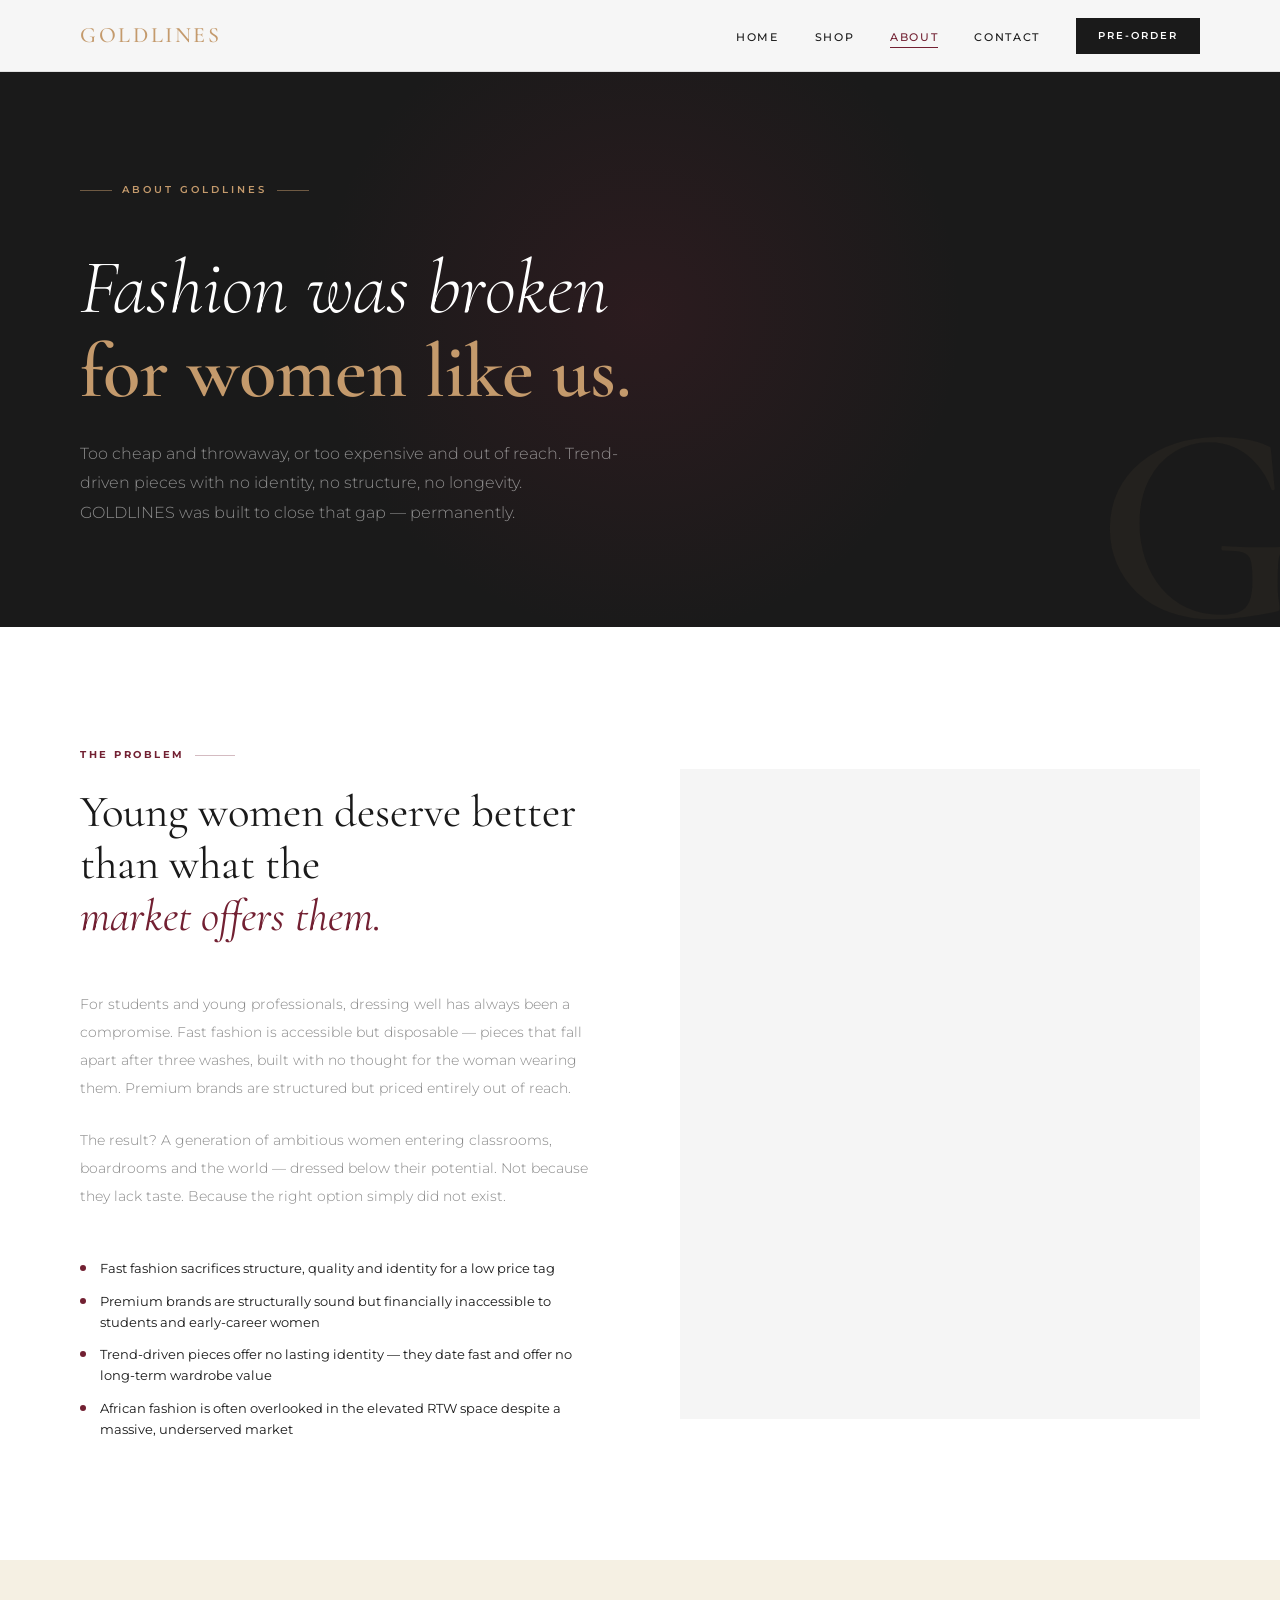
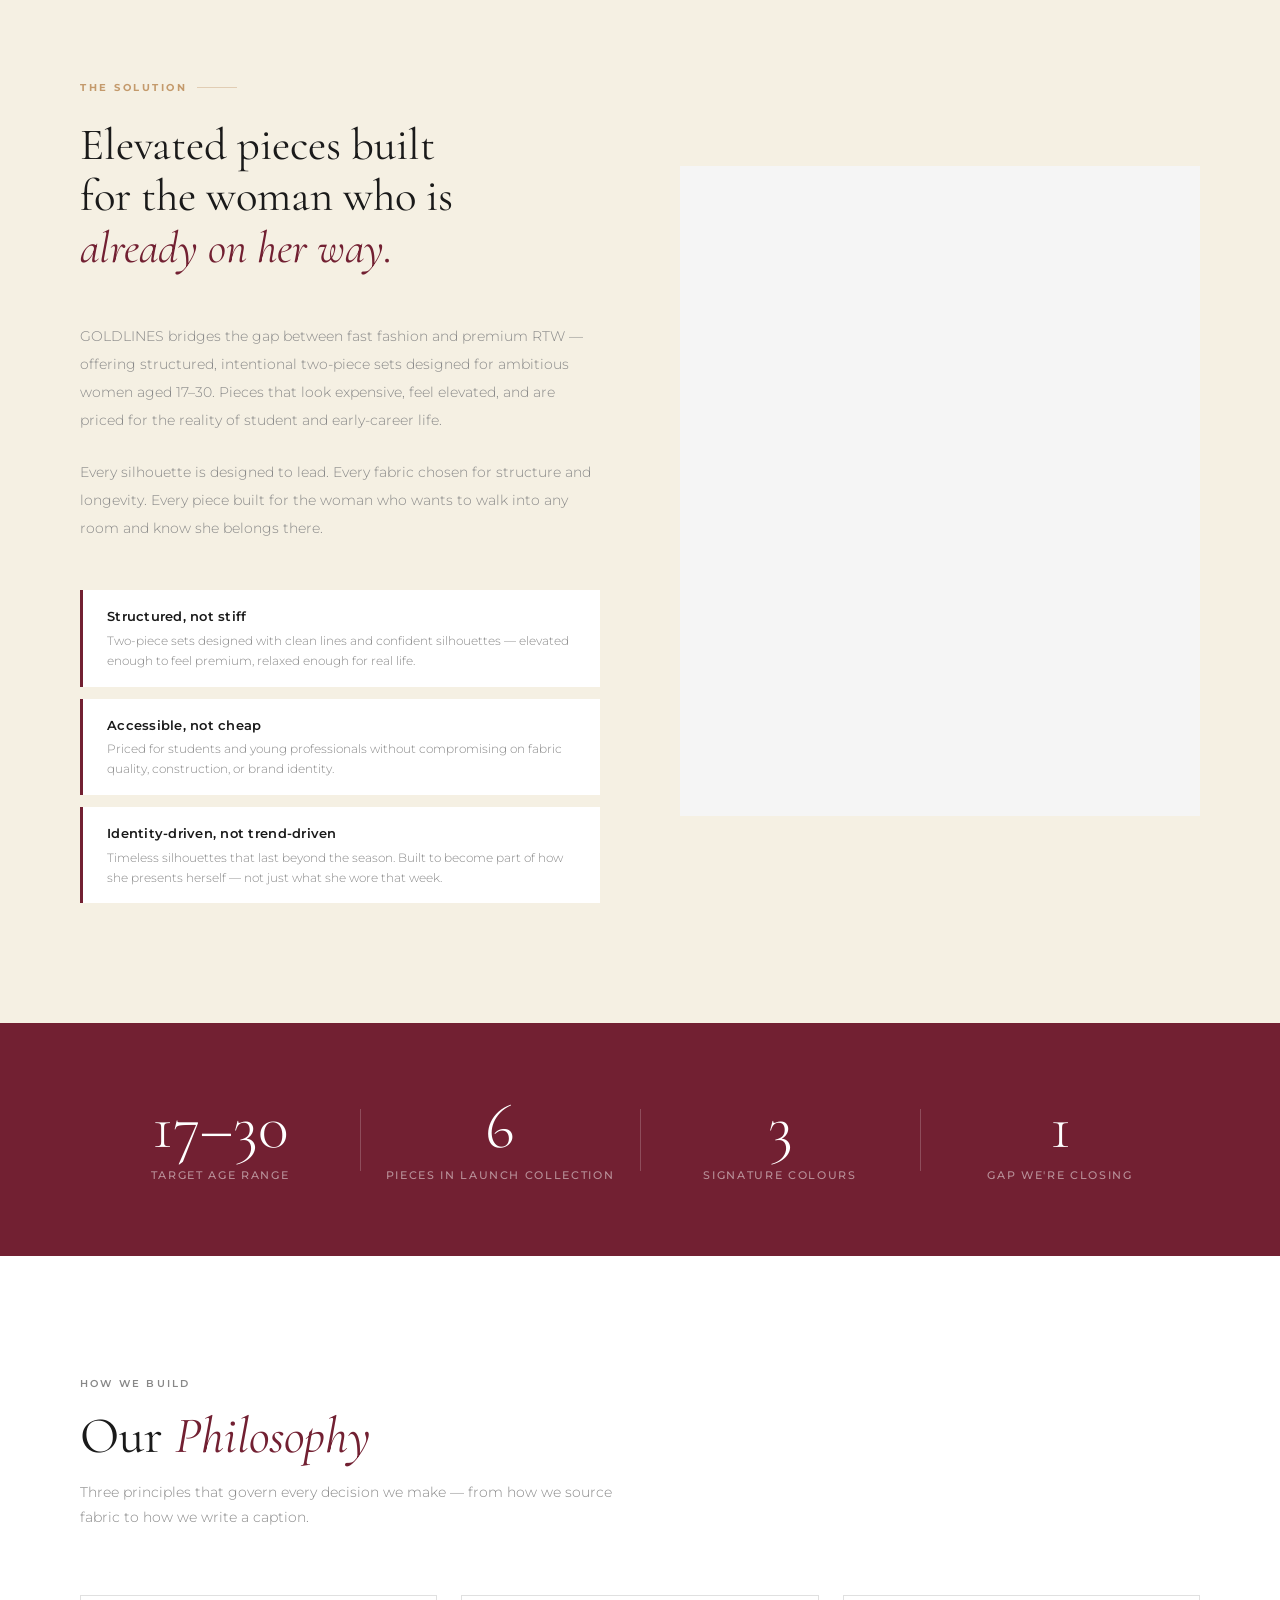
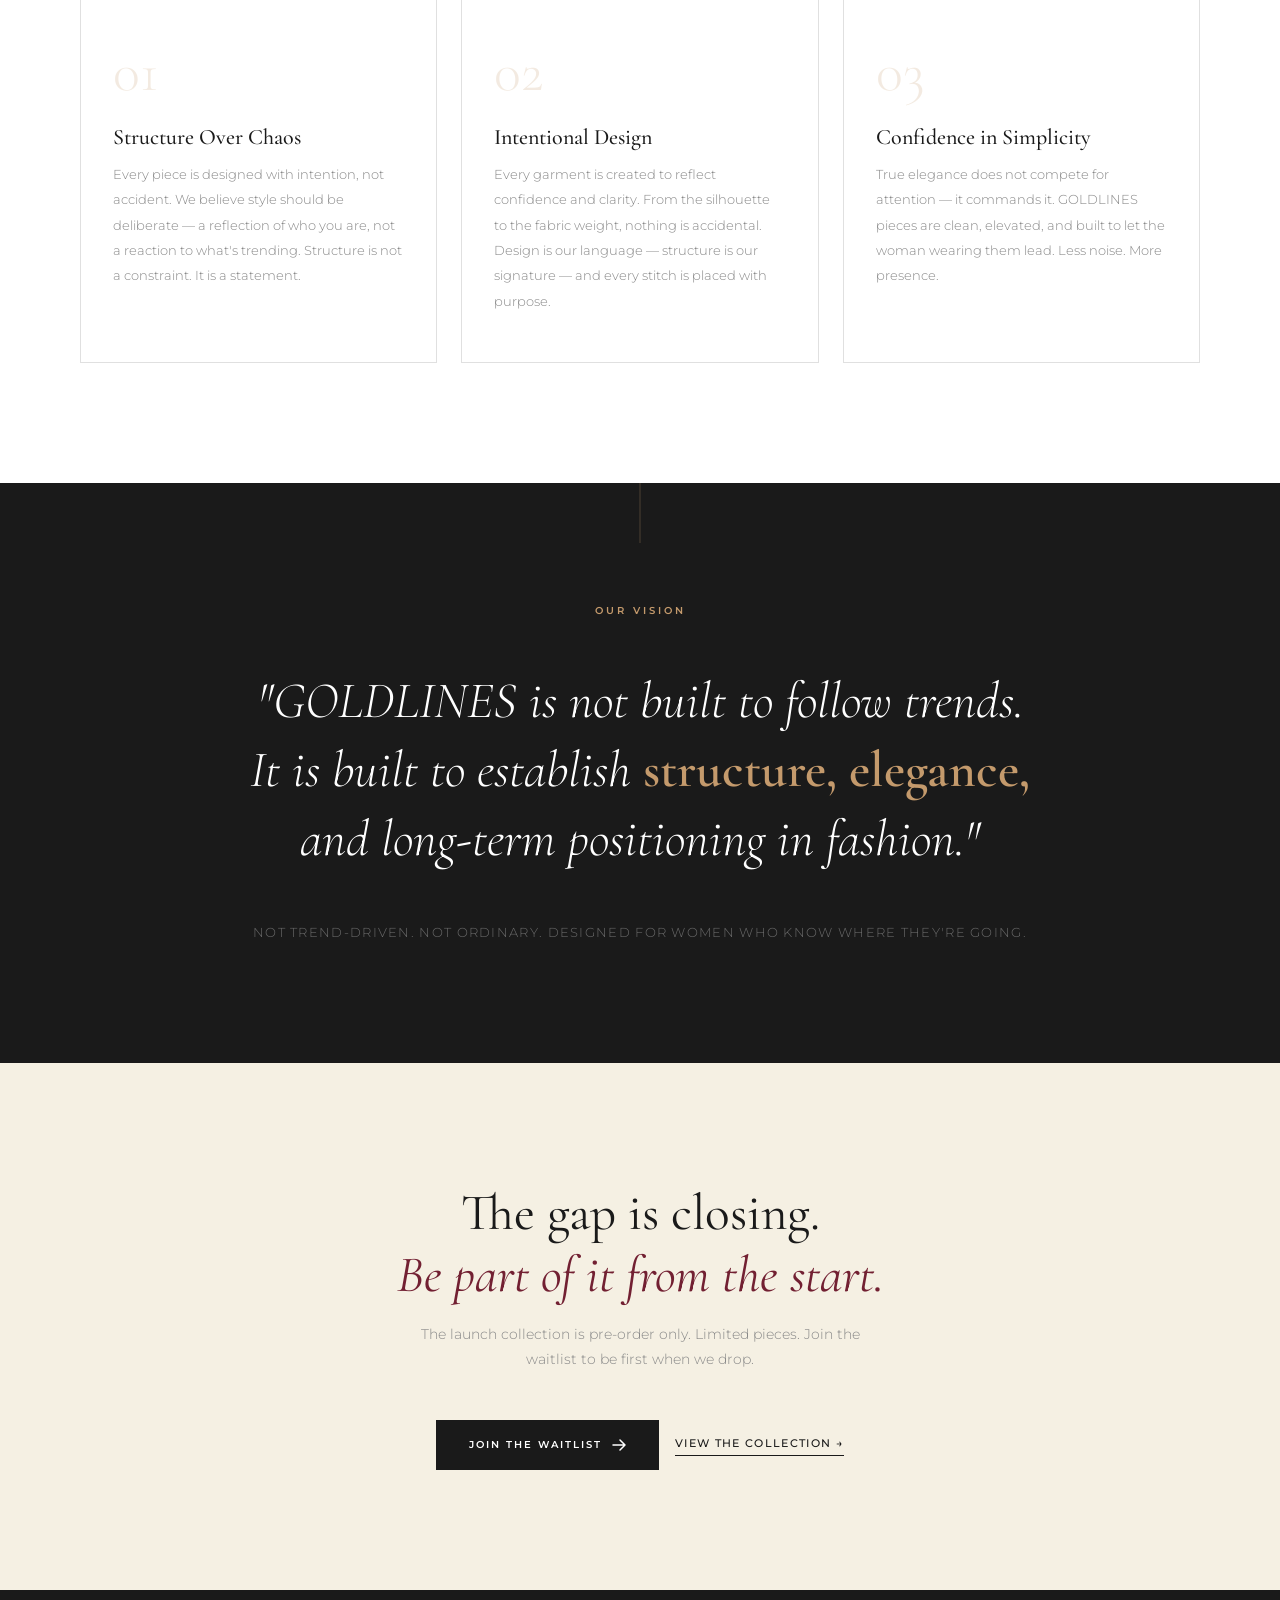
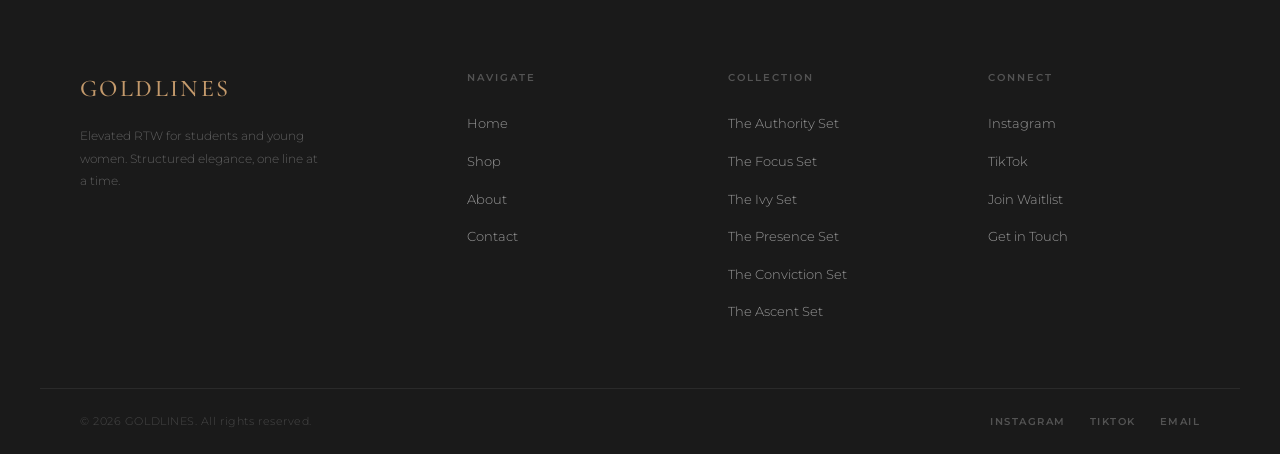
==== commit 10d4ae6d: "Add files via upload" ====
--- a/about.html
+++ b/about.html
@@ -3,7 +3,7 @@
 <head>
   <meta charset="UTF-8" />
   <meta name="viewport" content="width=device-width, initial-scale=1.0" />
-  <meta name="description" content="About GOLDLINES — built from scratch, one line at a time. The story behind the brand." />
+  <meta name="description" content="About GOLDLINES — the gap we're closing, the solution we're building, and the woman we're building it for." />
   <title>About — GOLDLINES</title>
   <link rel="stylesheet" href="global.css" />
   <link rel="stylesheet" href="about.css" />
@@ -34,140 +34,194 @@
     <a href="waitlist.html" class="nav-cta">Pre-order</a>
   </div>
 
-  <!-- ── PAGE HERO ─────────────────────────────────────────── -->
+  <!-- ── HERO ─────────────────────────────────────────────── -->
   <section class="about-hero">
     <div class="container">
       <div class="about-hero-inner">
-        <p class="about-hero-eyebrow">Our Story</p>
+        <p class="about-hero-eyebrow">About GOLDLINES</p>
         <h1 class="about-hero-title">
-          About<br><em>GOLDLINES</em>
+          Fashion was broken<br>
+          <strong>for women like us.</strong>
         </h1>
         <p class="about-hero-sub">
-          GOLDLINES was created to redefine how young women present themselves. In a world driven by fast trends, we focus on structure, intention, and timeless elegance.
+          Too cheap and throwaway, or too expensive and out of reach. Trend-driven pieces with no identity, no structure, no longevity. GOLDLINES was built to close that gap — permanently.
         </p>
       </div>
     </div>
   </section>
 
-  <!-- ── OPENING STATEMENT ─────────────────────────────────── -->
-  <section class="about-statement">
-    <div class="container">
-      <div class="about-statement-inner">
-        <p class="about-statement-text reveal">
-          "This brand is for women who want to be seen,<br>
-          taken seriously, and feel confident in their presence."
+  <!-- ── PROBLEM ───────────────────────────────────────────── -->
+  <section class="problem-section">
+    <div class="container">
+      <div class="problem-grid">
+
+        <div class="problem-text-side">
+          <p class="problem-label reveal">The Problem</p>
+          <h2 class="problem-headline reveal reveal-delay-1">
+            Young women deserve better<br>than what the<br><em>market offers them.</em>
+          </h2>
+          <p class="problem-body reveal reveal-delay-2">
+            For students and young professionals, dressing well has always been a compromise. Fast fashion is accessible but disposable — pieces that fall apart after three washes, built with no thought for the woman wearing them. Premium brands are structured but priced entirely out of reach.
+          </p>
+          <p class="problem-body reveal reveal-delay-2">
+            The result? A generation of ambitious women entering classrooms, boardrooms and the world — dressed below their potential. Not because they lack taste. Because the right option simply did not exist.
+          </p>
+          <div class="problem-points reveal reveal-delay-3">
+            <div class="problem-point">
+              <div class="problem-point-icon"></div>
+              <div class="problem-point-text">Fast fashion sacrifices structure, quality and identity for a low price tag</div>
+            </div>
+            <div class="problem-point">
+              <div class="problem-point-icon"></div>
+              <div class="problem-point-text">Premium brands are structurally sound but financially inaccessible to students and early-career women</div>
+            </div>
+            <div class="problem-point">
+              <div class="problem-point-icon"></div>
+              <div class="problem-point-text">Trend-driven pieces offer no lasting identity — they date fast and offer no long-term wardrobe value</div>
+            </div>
+            <div class="problem-point">
+              <div class="problem-point-icon"></div>
+              <div class="problem-point-text">African fashion is often overlooked in the elevated RTW space despite a massive, underserved market</div>
+            </div>
+          </div>
+        </div>
+
+        <div class="problem-image-side reveal reveal-delay-1">
+          <!--
+            REPLACE: images/about-problem.jpg
+            Suggested: editorial image of a woman looking purposeful,
+            slightly unsatisfied with what fashion offers — moody tone
+          -->
+          <img src="images/about-problem.jpg" alt="The problem GOLDLINES solves"
+            loading="lazy" onerror="this.style.display='none'" />
+        </div>
+
+      </div>
+    </div>
+  </section>
+
+  <!-- ── SOLUTION ──────────────────────────────────────────── -->
+  <section class="solution-section">
+    <div class="container">
+      <div class="solution-grid">
+
+        <div class="solution-text-side">
+          <p class="solution-label reveal">The Solution</p>
+          <h2 class="solution-headline reveal reveal-delay-1">
+            Elevated pieces built<br>for the woman who is<br><em>already on her way.</em>
+          </h2>
+          <p class="solution-body reveal reveal-delay-2">
+            GOLDLINES bridges the gap between fast fashion and premium RTW — offering structured, intentional two-piece sets designed for ambitious women aged 17–30. Pieces that look expensive, feel elevated, and are priced for the reality of student and early-career life.
+          </p>
+          <p class="solution-body reveal reveal-delay-2">
+            Every silhouette is designed to lead. Every fabric chosen for structure and longevity. Every piece built for the woman who wants to walk into any room and know she belongs there.
+          </p>
+          <div class="solution-cards reveal reveal-delay-3">
+            <div class="solution-card">
+              <div class="solution-card-title">Structured, not stiff</div>
+              <div class="solution-card-body">Two-piece sets designed with clean lines and confident silhouettes — elevated enough to feel premium, relaxed enough for real life.</div>
+            </div>
+            <div class="solution-card">
+              <div class="solution-card-title">Accessible, not cheap</div>
+              <div class="solution-card-body">Priced for students and young professionals without compromising on fabric quality, construction, or brand identity.</div>
+            </div>
+            <div class="solution-card">
+              <div class="solution-card-title">Identity-driven, not trend-driven</div>
+              <div class="solution-card-body">Timeless silhouettes that last beyond the season. Built to become part of how she presents herself — not just what she wore that week.</div>
+            </div>
+          </div>
+        </div>
+
+        <div class="solution-image-side reveal reveal-delay-2">
+          <!--
+            REPLACE: images/about-solution.jpg
+            Suggested: clean editorial shot of a woman in a Goldlines set —
+            confident, structured, natural light
+          -->
+          <img src="images/about-solution.jpg" alt="The GOLDLINES solution"
+            loading="lazy" onerror="this.style.display='none'" />
+        </div>
+
+      </div>
+    </div>
+  </section>
+
+  <!-- ── NUMBERS ───────────────────────────────────────────── -->
+  <section class="numbers-strip">
+    <div class="container">
+      <div class="numbers-grid">
+        <div class="number-item reveal">
+          <div class="number-val">17–30</div>
+          <div class="number-label">Target age range</div>
+        </div>
+        <div class="number-item reveal reveal-delay-1">
+          <div class="number-val">6</div>
+          <div class="number-label">Pieces in launch collection</div>
+        </div>
+        <div class="number-item reveal reveal-delay-2">
+          <div class="number-val">3</div>
+          <div class="number-label">Signature colours</div>
+        </div>
+        <div class="number-item reveal reveal-delay-3">
+          <div class="number-val">1</div>
+          <div class="number-label">Gap we're closing</div>
+        </div>
+      </div>
+    </div>
+  </section>
+
+  <!-- ── PHILOSOPHY ────────────────────────────────────────── -->
+  <section class="about-philosophy">
+    <div class="container">
+      <div class="about-philosophy-header reveal">
+        <p class="section-label">How we build</p>
+        <h2 class="about-philosophy-title">Our <em>Philosophy</em></h2>
+        <p class="about-philosophy-sub">
+          Three principles that govern every decision we make — from how we source fabric to how we write a caption.
         </p>
-        <p class="about-statement-sub reveal reveal-delay-1">
-          GOLDLINES was created to bridge the gap between fast fashion and elevated dressing — offering structured, intentional pieces for women who want to feel confident, composed, and seen.
-        </p>
-      </div>
-    </div>
-  </section>
-
-  <!-- ── FOUNDER SPLIT ─────────────────────────────────────── -->
-  <section class="founder-section">
-    <div class="founder-image">
-      <!--
-        REPLACE: images/founder.jpg
-        Use a clear, well-lit photo of Dominic.
-        Portrait orientation works best here.
-      -->
-      <img
-        src="images/founder.jpg"
-        alt="Dominic Chidinma Gold — Founder of GOLDLINES"
-        loading="lazy"
-        onerror="this.style.display='none'"
-      />
-      <div class="founder-image-caption">
-        Dominic Chidinma Gold — Founder, GOLDLINES
-      </div>
-    </div>
-    <div class="founder-content">
-      <p class="section-label">The Founder</p>
-      <h2 class="founder-headline reveal">
-        Built from a<br><em>simple idea.</em>
-      </h2>
-      <p class="founder-body reveal reveal-delay-1">
-        GOLDLINES was founded from a simple idea — that how a woman presents herself should reflect who she is becoming.
-      </p>
-      <p class="founder-body reveal reveal-delay-2">
-        As a student and creative, I saw how many young women struggled to balance expression with structure. Fashion was either too casual or too trend-driven, with little focus on identity.
-      </p>
-      <p class="founder-body reveal reveal-delay-3">
-        GOLDLINES was created to bridge that gap — offering structured, intentional pieces for women who want to feel confident, composed, and seen. Every piece is built with intention. Every silhouette is designed to lead.
-      </p>
-      <div class="founder-signature reveal reveal-delay-4">
-        <div class="founder-signature-name">Dominic Chidinma Gold</div>
-        <div class="founder-signature-title">Founder, GOLDLINES</div>
-      </div>
-    </div>
-  </section>
-
-  <!-- ── BELIEF STRIP ───────────────────────────────────────── -->
-  <div class="belief-strip">
-    <div class="container">
-      <p class="belief-text reveal">
+      </div>
+      <div class="philosophy-cards">
+
+        <div class="philosophy-card reveal">
+          <div class="philosophy-card-num">01</div>
+          <h3 class="philosophy-card-title">Structure Over Chaos</h3>
+          <p class="philosophy-card-body">
+            Every piece is designed with intention, not accident. We believe style should be deliberate — a reflection of who you are, not a reaction to what's trending. Structure is not a constraint. It is a statement.
+          </p>
+        </div>
+
+        <div class="philosophy-card reveal reveal-delay-1">
+          <div class="philosophy-card-num">02</div>
+          <h3 class="philosophy-card-title">Intentional Design</h3>
+          <p class="philosophy-card-body">
+            Every garment is created to reflect confidence and clarity. From the silhouette to the fabric weight, nothing is accidental. Design is our language — structure is our signature — and every stitch is placed with purpose.
+          </p>
+        </div>
+
+        <div class="philosophy-card reveal reveal-delay-2">
+          <div class="philosophy-card-num">03</div>
+          <h3 class="philosophy-card-title">Confidence in Simplicity</h3>
+          <p class="philosophy-card-body">
+            True elegance does not compete for attention — it commands it. GOLDLINES pieces are clean, elevated, and built to let the woman wearing them lead. Less noise. More presence.
+          </p>
+        </div>
+
+      </div>
+    </div>
+  </section>
+
+  <!-- ── VISION ────────────────────────────────────────────── -->
+  <section class="vision-section">
+    <div class="container">
+      <p class="vision-eyebrow reveal">Our Vision</p>
+      <p class="vision-text reveal reveal-delay-1">
         "GOLDLINES is not built to follow trends.<br>
         It is built to establish <strong>structure, elegance,</strong><br>
         and long-term positioning in fashion."
       </p>
-    </div>
-  </div>
-
-  <!-- ── PHILOSOPHY ────────────────────────────────────────── -->
-  <section class="about-philosophy">
-    <div class="container">
-      <div class="about-philosophy-header reveal">
-        <p class="section-label" style="text-align:center;margin-bottom:16px;">What we stand for</p>
-        <h2 class="about-philosophy-title">Our <em>Philosophy</em></h2>
-      </div>
-      <div class="philosophy-cards">
-
-        <div class="philosophy-card reveal">
-          <div class="philosophy-card-num">01</div>
-          <h3 class="philosophy-card-title">Structure Over Chaos</h3>
-          <p class="philosophy-card-body">
-            Every piece is designed with intention, not accident. We believe style should be deliberate — a reflection of who you are, not a reaction to what's trending.
-          </p>
-        </div>
-
-        <div class="philosophy-card reveal reveal-delay-1">
-          <div class="philosophy-card-num">02</div>
-          <h3 class="philosophy-card-title">Intentional Design</h3>
-          <p class="philosophy-card-body">
-            Every garment is created to reflect confidence and clarity. From the silhouette to the fabric, nothing is accidental. Design is our language — structure is our signature.
-          </p>
-        </div>
-
-        <div class="philosophy-card reveal reveal-delay-2">
-          <div class="philosophy-card-num">03</div>
-          <h3 class="philosophy-card-title">Confidence in Simplicity</h3>
-          <p class="philosophy-card-body">
-            True elegance does not compete for attention — it commands it. GOLDLINES pieces are clean, elevated, and built to let the woman wearing them lead.
-          </p>
-        </div>
-
-      </div>
-    </div>
-  </section>
-
-  <!-- ── STATS ROW ─────────────────────────────────────────── -->
-  <section class="stats-row">
-    <div class="container">
-      <div class="stats-grid">
-        <div class="stat-item reveal">
-          <div class="stat-num">6</div>
-          <div class="stat-label">Pieces in launch collection</div>
-        </div>
-        <div class="stat-item reveal reveal-delay-1">
-          <div class="stat-num">3</div>
-          <div class="stat-label">Signature colour options</div>
-        </div>
-        <div class="stat-item reveal reveal-delay-2">
-          <div class="stat-num">1</div>
-          <div class="stat-label">Vision — the woman going somewhere</div>
-        </div>
-      </div>
+      <p class="vision-sub reveal reveal-delay-2">
+        Not trend-driven. Not ordinary. Designed for women who know where they're going.
+      </p>
     </div>
   </section>
 
@@ -175,10 +229,10 @@
   <section class="about-cta">
     <div class="container">
       <h2 class="about-cta-title reveal">
-        Ready to wear<br><em>with intention?</em>
+        The gap is closing.<br><em>Be part of it from the start.</em>
       </h2>
       <p class="about-cta-sub reveal reveal-delay-1">
-        The launch is coming. Join the waitlist and be the first to own a GOLDLINES set when we drop.
+        The launch collection is pre-order only. Limited pieces. Join the waitlist to be first when we drop.
       </p>
       <div class="about-cta-actions reveal reveal-delay-2">
         <a href="waitlist.html" class="btn-primary">
@@ -232,7 +286,7 @@
     <div class="footer-bottom">
       <p class="footer-copy">© 2026 GOLDLINES. All rights reserved.</p>
       <div class="footer-socials">
-        <a href="https://www.instagram.com/goldline_rtw" target="_blank" rel="noopener">Instagram</a>
+        <a href="https://www.instagram.com/goldline_rtw target="_blank" rel="noopener">Instagram</a>
         <a href="https://www.tiktok.com/@goldline_official" target="_blank" rel="noopener">TikTok</a>
         <a href="contact.html">Email</a>
       </div>
--- a/about.css
+++ b/about.css
@@ -1,134 +1,299 @@
 /* ============================================================
    GOLDLINES — About Page Styles (about.css)
+   Brand-first: problem → solution → philosophy → vision → CTA
    ============================================================ */
 
 /* ── PAGE HERO ────────────────────────────────────────────── */
 .about-hero {
   padding-top: calc(var(--nav-h) + 100px);
   padding-bottom: 100px;
-  background: var(--ivory);
+  background: var(--black);
+  position: relative;
   overflow: hidden;
-  position: relative;
+}
+
+.about-hero::before {
+  content: '';
+  position: absolute;
+  top: 50%; left: 50%;
+  transform: translate(-50%, -50%);
+  width: 700px; height: 700px;
+  background: radial-gradient(ellipse at center,
+    rgba(114, 32, 50, 0.2) 0%,
+    transparent 65%
+  );
+  pointer-events: none;
 }
 
 .about-hero::after {
   content: 'G';
   position: absolute;
-  right: -40px;
-  top: 50%;
-  transform: translateY(-50%);
-  font-family: var(--font-serif);
-  font-size: clamp(200px, 25vw, 380px);
+  right: -20px; bottom: -40px;
+  font-family: var(--font-serif);
+  font-size: clamp(160px, 22vw, 360px);
   font-weight: 600;
-  color: var(--camel);
-  opacity: 0.07;
+  color: rgba(196, 154, 108, 0.05);
   line-height: 1;
   pointer-events: none;
   user-select: none;
 }
 
 .about-hero-inner {
-  max-width: 680px;
+  position: relative;
+  z-index: 1;
+  max-width: 760px;
 }
 
 .about-hero-eyebrow {
   font-size: 10px;
   font-weight: 600;
+  letter-spacing: 0.3em;
+  text-transform: uppercase;
+  color: var(--camel);
+  margin-bottom: var(--space-lg);
+  opacity: 0;
+  animation: fadeUp 0.8s ease 0.2s forwards;
+  display: inline-flex;
+  align-items: center;
+  gap: 10px;
+}
+
+.about-hero-eyebrow::before,
+.about-hero-eyebrow::after {
+  content: '';
+  display: block;
+  width: 32px; height: 0.5px;
+  background: var(--camel);
+  opacity: 0.5;
+}
+
+.about-hero-title {
+  font-family: var(--font-serif);
+  font-size: clamp(40px, 6vw, 80px);
+  font-weight: 300;
+  font-style: italic;
+  line-height: 1.1;
+  color: #FFFFFF;
+  margin-bottom: var(--space-md);
+  opacity: 0;
+  animation: fadeUp 0.8s ease 0.4s forwards;
+}
+
+.about-hero-title strong {
+  font-style: normal;
+  font-weight: 600;
+  color: var(--camel);
+  display: block;
+}
+
+.about-hero-sub {
+  font-size: 16px;
+  font-weight: 300;
+  line-height: 1.85;
+  color: rgba(255, 255, 255, 0.5);
+  max-width: 540px;
+  opacity: 0;
+  animation: fadeUp 0.8s ease 0.6s forwards;
+}
+
+/* ── PROBLEM SECTION ──────────────────────────────────────── */
+.problem-section {
+  background: var(--white);
+  padding: var(--space-2xl) 0;
+}
+
+.problem-grid {
+  display: grid;
+  grid-template-columns: 1fr 1fr;
+  gap: 80px;
+  align-items: center;
+}
+
+.problem-text-side {}
+
+.problem-image-side {
+  position: relative;
+  aspect-ratio: 4/5;
+  overflow: hidden;
+  background: var(--grey-light);
+}
+
+.problem-image-side img {
+  width: 100%; height: 100%;
+  object-fit: cover;
+  object-position: top center;
+}
+
+/* Decorative corner accent */
+.problem-image-side::before {
+  content: '';
+  position: absolute;
+  top: -12px; left: -12px;
+  width: 80px; height: 80px;
+  border-top: 2px solid var(--burgundy);
+  border-left: 2px solid var(--burgundy);
+  z-index: 2;
+  opacity: 0.6;
+}
+
+.problem-image-side::after {
+  content: '';
+  position: absolute;
+  bottom: -12px; right: -12px;
+  width: 80px; height: 80px;
+  border-bottom: 2px solid var(--camel);
+  border-right: 2px solid var(--camel);
+  z-index: 2;
+  opacity: 0.6;
+}
+
+.problem-label {
+  font-size: 10px;
+  font-weight: 700;
+  letter-spacing: 0.25em;
+  text-transform: uppercase;
+  color: var(--burgundy);
+  margin-bottom: var(--space-md);
+  display: flex;
+  align-items: center;
+  gap: 10px;
+}
+
+.problem-label::after {
+  content: '';
+  flex: 1;
+  height: 0.5px;
+  background: var(--burgundy);
+  opacity: 0.3;
+  max-width: 40px;
+}
+
+.problem-headline {
+  font-family: var(--font-serif);
+  font-size: clamp(28px, 3.5vw, 48px);
+  font-weight: 400;
+  line-height: 1.15;
+  color: var(--black);
+  margin-bottom: var(--space-lg);
+}
+
+.problem-headline em {
+  font-style: italic;
+  color: var(--burgundy);
+}
+
+.problem-body {
+  font-size: 14px;
+  font-weight: 300;
+  line-height: 2;
+  color: var(--grey-text);
+  margin-bottom: var(--space-md);
+}
+
+.problem-points {
+  display: flex;
+  flex-direction: column;
+  gap: 12px;
+  margin-top: var(--space-lg);
+}
+
+.problem-point {
+  display: flex;
+  gap: 14px;
+  align-items: flex-start;
+}
+
+.problem-point-icon {
+  width: 6px; height: 6px;
+  background: var(--burgundy);
+  border-radius: 50%;
+  flex-shrink: 0;
+  margin-top: 7px;
+}
+
+.problem-point-text {
+  font-size: 13px;
+  font-weight: 400;
+  color: var(--black);
+  line-height: 1.6;
+}
+
+/* ── SOLUTION SECTION ─────────────────────────────────────── */
+.solution-section {
+  background: var(--ivory);
+  padding: var(--space-2xl) 0;
+}
+
+.solution-grid {
+  display: grid;
+  grid-template-columns: 1fr 1fr;
+  gap: 80px;
+  align-items: center;
+}
+
+.solution-image-side {
+  position: relative;
+  aspect-ratio: 4/5;
+  overflow: hidden;
+  background: var(--grey-light);
+  order: 2;
+}
+
+.solution-image-side img {
+  width: 100%; height: 100%;
+  object-fit: cover;
+  object-position: top center;
+}
+
+.solution-image-side::before {
+  content: '';
+  position: absolute;
+  top: -12px; right: -12px;
+  width: 80px; height: 80px;
+  border-top: 2px solid var(--camel);
+  border-right: 2px solid var(--camel);
+  z-index: 2;
+  opacity: 0.6;
+}
+
+.solution-text-side { order: 1; }
+
+.solution-label {
+  font-size: 10px;
+  font-weight: 700;
   letter-spacing: 0.25em;
   text-transform: uppercase;
   color: var(--camel);
   margin-bottom: var(--space-md);
-  opacity: 0;
-  animation: fadeUp 0.8s ease 0.2s forwards;
-}
-
-.about-hero-title {
-  font-family: var(--font-serif);
-  font-size: clamp(40px, 6vw, 76px);
+  display: flex;
+  align-items: center;
+  gap: 10px;
+}
+
+.solution-label::after {
+  content: '';
+  flex: 1;
+  height: 0.5px;
+  background: var(--camel);
+  opacity: 0.4;
+  max-width: 40px;
+}
+
+.solution-headline {
+  font-family: var(--font-serif);
+  font-size: clamp(28px, 3.5vw, 48px);
   font-weight: 400;
-  line-height: 1.05;
+  line-height: 1.15;
   color: var(--black);
-  margin-bottom: var(--space-md);
-  opacity: 0;
-  animation: fadeUp 0.8s ease 0.4s forwards;
-}
-
-.about-hero-title em {
+  margin-bottom: var(--space-lg);
+}
+
+.solution-headline em {
   font-style: italic;
   color: var(--burgundy);
 }
 
-.about-hero-sub {
-  font-size: 15px;
-  font-weight: 300;
-  line-height: 1.85;
-  color: var(--grey-text);
-  max-width: 520px;
-  opacity: 0;
-  animation: fadeUp 0.8s ease 0.6s forwards;
-}
-
-/* ── FOUNDER SPLIT ────────────────────────────────────────── */
-.founder-section {
-  display: grid;
-  grid-template-columns: 1fr 1fr;
-  min-height: 680px;
-}
-
-.founder-image {
-  position: relative;
-  overflow: hidden;
-  background: var(--black);
-}
-
-.founder-image img {
-  width: 100%;
-  height: 100%;
-  object-fit: cover;
-  object-position: top center;
-  transition: transform 0.8s ease;
-}
-
-.founder-image:hover img { transform: scale(1.03); }
-
-.founder-image-caption {
-  position: absolute;
-  bottom: 0; left: 0; right: 0;
-  padding: var(--space-md) var(--space-md);
-  background: linear-gradient(to top, rgba(0,0,0,0.7) 0%, transparent 100%);
-  font-family: var(--font-serif);
-  font-size: 13px;
-  font-style: italic;
-  color: rgba(255,255,255,0.7);
-}
-
-.founder-content {
-  padding: var(--space-xl) var(--space-xl);
-  background: var(--white);
-  display: flex;
-  flex-direction: column;
-  justify-content: center;
-}
-
-.founder-content .section-label {
-  margin-bottom: var(--space-lg);
-}
-
-.founder-headline {
-  font-family: var(--font-serif);
-  font-size: clamp(28px, 3vw, 44px);
-  font-weight: 400;
-  line-height: 1.2;
-  color: var(--black);
-  margin-bottom: var(--space-lg);
-}
-
-.founder-headline em {
-  font-style: italic;
-  color: var(--burgundy);
-}
-
-.founder-body {
+.solution-body {
   font-size: 14px;
   font-weight: 300;
   line-height: 2;
@@ -136,214 +301,234 @@
   margin-bottom: var(--space-md);
 }
 
-.founder-body + .founder-body {
-  margin-top: 0;
-}
-
-.founder-signature {
+.solution-cards {
+  display: flex;
+  flex-direction: column;
+  gap: 12px;
   margin-top: var(--space-lg);
-  padding-top: var(--space-md);
-  border-top: 0.5px solid var(--grey-mid);
-}
-
-.founder-signature-name {
-  font-family: var(--font-serif);
-  font-size: 20px;
-  font-weight: 500;
-  font-style: italic;
+}
+
+.solution-card {
+  background: var(--white);
+  padding: var(--space-sm) var(--space-md);
+  border-left: 3px solid var(--burgundy);
+  transition: transform var(--transition), box-shadow var(--transition);
+}
+
+.solution-card:hover {
+  transform: translateX(4px);
+  box-shadow: var(--shadow-sm);
+}
+
+.solution-card-title {
+  font-size: 13px;
+  font-weight: 600;
   color: var(--black);
   margin-bottom: 4px;
-}
-
-.founder-signature-title {
-  font-size: 11px;
-  font-weight: 500;
-  letter-spacing: 0.15em;
-  text-transform: uppercase;
-  color: var(--camel);
-}
-
-/* ── BRAND BELIEF STRIP ───────────────────────────────────── */
-.belief-strip {
-  background: var(--black);
-  padding: 80px 0;
-  text-align: center;
-}
-
-.belief-text {
-  font-family: var(--font-serif);
-  font-size: clamp(22px, 3.5vw, 44px);
-  font-weight: 300;
-  font-style: italic;
-  color: var(--white);
-  line-height: 1.4;
-  max-width: 760px;
-  margin: 0 auto;
-}
-
-.belief-text strong {
-  font-style: normal;
-  font-weight: 600;
-  color: var(--camel);
-}
-
-/* ── OPENING STATEMENT ────────────────────────────────────── */
-.about-statement {
-  padding: var(--space-2xl) 0;
-  background: var(--white);
-}
-
-.about-statement-inner {
-  max-width: 860px;
-  margin: 0 auto;
-  text-align: center;
-}
-
-.about-statement-text {
-  font-family: var(--font-serif);
-  font-size: clamp(16px, 2vw, 22px);
-  font-weight: 400;
-  line-height: 1.9;
-  color: var(--black);
-  margin-bottom: var(--space-md);
-}
-
-.about-statement-sub {
-  font-size: 13px;
-  font-weight: 300;
-  line-height: 1.9;
+  letter-spacing: 0.02em;
+}
+
+.solution-card-body {
+  font-size: 12px;
+  font-weight: 300;
   color: var(--grey-text);
-}
-
-/* ── PHILOSOPHY ───────────────────────────────────────────── */
-.about-philosophy {
-  padding: var(--space-2xl) 0;
-  background: var(--ivory);
-}
-
-.about-philosophy-header {
-  text-align: center;
-  margin-bottom: 72px;
-}
-
-.about-philosophy-title {
-  font-family: var(--font-serif);
-  font-size: clamp(32px, 4vw, 52px);
-  font-weight: 400;
-  line-height: 1.1;
-}
-
-.about-philosophy-title em {
-  font-style: italic;
-  color: var(--burgundy);
-}
-
-.philosophy-cards {
+  line-height: 1.65;
+}
+
+/* ── NUMBERS STRIP ────────────────────────────────────────── */
+.numbers-strip {
+  background: var(--burgundy);
+  padding: 72px 0;
+}
+
+.numbers-grid {
   display: grid;
-  grid-template-columns: repeat(3, 1fr);
-  gap: var(--space-md);
-}
-
-.philosophy-card {
-  background: var(--white);
-  padding: 48px 36px;
-  position: relative;
-  overflow: hidden;
-  transition: transform var(--transition), box-shadow var(--transition);
-}
-
-.philosophy-card::before {
-  content: '';
-  position: absolute;
-  top: 0; left: 0;
-  width: 3px;
-  height: 0;
-  background: var(--burgundy);
-  transition: height 0.4s ease;
-}
-
-.philosophy-card:hover::before { height: 100%; }
-.philosophy-card:hover {
-  transform: translateY(-4px);
-  box-shadow: var(--shadow-md);
-}
-
-.philosophy-card-num {
-  font-family: var(--font-serif);
-  font-size: 56px;
-  font-weight: 300;
-  color: var(--camel);
-  opacity: 0.25;
-  line-height: 1;
-  margin-bottom: var(--space-md);
-}
-
-.philosophy-card-title {
-  font-family: var(--font-serif);
-  font-size: 22px;
-  font-weight: 500;
-  color: var(--black);
-  margin-bottom: var(--space-sm);
-  line-height: 1.2;
-}
-
-.philosophy-card-body {
-  font-size: 13px;
-  font-weight: 300;
-  line-height: 1.95;
-  color: var(--grey-text);
-}
-
-/* ── STATS ROW ────────────────────────────────────────────── */
-.stats-row {
-  background: var(--burgundy);
-  padding: 80px 0;
-}
-
-.stats-grid {
-  display: grid;
-  grid-template-columns: repeat(3, 1fr);
+  grid-template-columns: repeat(4, 1fr);
   gap: 0;
   text-align: center;
 }
 
-.stat-item {
-  padding: 0 var(--space-lg);
+.number-item {
+  padding: 0 var(--space-md);
   position: relative;
 }
 
-.stat-item::after {
-  content: '';
-  position: absolute;
-  right: 0; top: 20%;
-  height: 60%;
+.number-item::after {
+  content: '';
+  position: absolute;
+  right: 0; top: 15%;
+  height: 70%;
   width: 0.5px;
   background: rgba(255,255,255,0.2);
 }
 
-.stat-item:last-child::after { display: none; }
-
-.stat-num {
+.number-item:last-child::after { display: none; }
+
+.number-val {
   font-family: var(--font-serif);
   font-size: clamp(40px, 5vw, 64px);
   font-weight: 300;
-  color: var(--white);
+  color: #FFFFFF;
   line-height: 1;
-  margin-bottom: var(--space-xs);
-}
-
-.stat-label {
+  margin-bottom: 8px;
+}
+
+.number-label {
   font-size: 11px;
   font-weight: 500;
   letter-spacing: 0.15em;
   text-transform: uppercase;
   color: rgba(255,255,255,0.5);
-}
-
-/* ── CALL TO ACTION ───────────────────────────────────────── */
+  line-height: 1.5;
+}
+
+/* ── PHILOSOPHY ───────────────────────────────────────────── */
+.about-philosophy {
+  padding: var(--space-2xl) 0;
+  background: var(--white);
+}
+
+.about-philosophy-header {
+  max-width: 560px;
+  margin-bottom: 64px;
+}
+
+.about-philosophy-title {
+  font-family: var(--font-serif);
+  font-size: clamp(32px, 4vw, 52px);
+  font-weight: 400;
+  line-height: 1.1;
+  margin-bottom: var(--space-sm);
+}
+
+.about-philosophy-title em {
+  font-style: italic;
+  color: var(--burgundy);
+}
+
+.about-philosophy-sub {
+  font-size: 14px;
+  font-weight: 300;
+  color: var(--grey-text);
+  line-height: 1.8;
+}
+
+.philosophy-cards {
+  display: grid;
+  grid-template-columns: repeat(3, 1fr);
+  gap: var(--space-md);
+}
+
+.philosophy-card {
+  padding: 48px 32px;
+  border: 0.5px solid var(--grey-mid);
+  position: relative;
+  overflow: hidden;
+  transition: transform var(--transition), border-color var(--transition), box-shadow var(--transition);
+}
+
+.philosophy-card::after {
+  content: '';
+  position: absolute;
+  bottom: 0; left: 0; right: 0;
+  height: 3px;
+  background: var(--burgundy);
+  transform: scaleX(0);
+  transform-origin: left;
+  transition: transform 0.4s ease;
+}
+
+.philosophy-card:hover {
+  transform: translateY(-4px);
+  border-color: var(--grey-dark);
+  box-shadow: var(--shadow-md);
+}
+
+.philosophy-card:hover::after { transform: scaleX(1); }
+
+.philosophy-card-num {
+  font-family: var(--font-serif);
+  font-size: 56px;
+  font-weight: 300;
+  color: var(--camel);
+  opacity: 0.2;
+  line-height: 1;
+  margin-bottom: var(--space-md);
+}
+
+.philosophy-card-title {
+  font-family: var(--font-serif);
+  font-size: 22px;
+  font-weight: 500;
+  color: var(--black);
+  margin-bottom: 12px;
+  line-height: 1.2;
+}
+
+.philosophy-card-body {
+  font-size: 13px;
+  font-weight: 300;
+  line-height: 1.95;
+  color: var(--grey-text);
+}
+
+/* ── VISION SECTION ───────────────────────────────────────── */
+.vision-section {
+  background: var(--black);
+  padding: var(--space-2xl) 0;
+  text-align: center;
+  position: relative;
+  overflow: hidden;
+}
+
+.vision-section::before {
+  content: '';
+  position: absolute;
+  top: 0; left: 50%;
+  transform: translateX(-50%);
+  width: 1px; height: 60px;
+  background: var(--camel);
+  opacity: 0.3;
+}
+
+.vision-eyebrow {
+  font-size: 10px;
+  font-weight: 600;
+  letter-spacing: 0.3em;
+  text-transform: uppercase;
+  color: var(--camel);
+  margin-bottom: var(--space-lg);
+}
+
+.vision-text {
+  font-family: var(--font-serif);
+  font-size: clamp(24px, 4vw, 52px);
+  font-weight: 300;
+  font-style: italic;
+  color: #FFFFFF;
+  line-height: 1.35;
+  max-width: 840px;
+  margin: 0 auto var(--space-lg);
+}
+
+.vision-text strong {
+  font-style: normal;
+  font-weight: 600;
+  color: var(--camel);
+}
+
+.vision-sub {
+  font-size: 13px;
+  font-weight: 300;
+  color: rgba(255,255,255,0.35);
+  letter-spacing: 0.1em;
+  text-transform: uppercase;
+}
+
+/* ── CTA SECTION ──────────────────────────────────────────── */
 .about-cta {
   padding: var(--space-2xl) 0;
-  background: var(--white);
+  background: var(--ivory);
   text-align: center;
 }
 
@@ -361,13 +546,11 @@
 }
 
 .about-cta-sub {
-  font-size: 13px;
+  font-size: 14px;
   font-weight: 300;
   color: var(--grey-text);
-  margin-bottom: var(--space-lg);
   max-width: 480px;
-  margin-left: auto;
-  margin-right: auto;
+  margin: 0 auto var(--space-lg);
   line-height: 1.8;
 }
 
@@ -381,59 +564,46 @@
 
 /* ── RESPONSIVE ───────────────────────────────────────────── */
 @media (max-width: 1024px) {
-  .founder-section {
-    grid-template-columns: 1fr;
-    min-height: auto;
+  .problem-grid,
+  .solution-grid { grid-template-columns: 1fr; gap: var(--space-xl); }
+
+  .problem-image-side,
+  .solution-image-side {
+    aspect-ratio: 16/9;
+    order: 0 !important;
   }
 
-  .founder-image {
-    height: 60vw;
-    min-height: 320px;
-  }
-
-  .founder-content {
-    padding: var(--space-xl) var(--pad-x);
-  }
-
-  .philosophy-cards {
-    grid-template-columns: 1fr 1fr;
-    gap: var(--space-sm);
-  }
-
-  .stats-grid {
-    grid-template-columns: repeat(3, 1fr);
-    gap: var(--space-sm);
-  }
+  .solution-text-side { order: 1; }
+
+  .numbers-grid { grid-template-columns: repeat(2, 1fr); gap: var(--space-lg) 0; }
+  .number-item:nth-child(2)::after { display: none; }
+  .number-item:nth-child(3)::after { display: none; }
+
+  .philosophy-cards { grid-template-columns: 1fr 1fr; }
 }
 
 @media (max-width: 768px) {
   .about-hero {
     padding-top: calc(var(--nav-h) + 60px);
-    padding-bottom: 60px;
+    padding-bottom: 64px;
   }
 
   .about-hero::after { display: none; }
 
-  .founder-content {
-    padding: var(--space-lg) var(--pad-x-md);
-  }
-
-  .philosophy-cards {
-    grid-template-columns: 1fr;
-  }
-
-  .philosophy-card {
-    padding: 36px var(--space-md);
-  }
-
-  .stats-grid {
-    grid-template-columns: 1fr;
-    gap: var(--space-lg);
-  }
-
-  .stat-item::after { display: none; }
-
-  .stats-row { padding: var(--space-xl) 0; }
+  .problem-section,
+  .solution-section,
+  .about-philosophy { padding: var(--space-xl) 0; }
+
+  .problem-image-side::before,
+  .problem-image-side::after,
+  .solution-image-side::before { display: none; }
+
+  .philosophy-cards { grid-template-columns: 1fr; }
+
+  .philosophy-card { padding: 36px var(--space-md); }
+
+  .numbers-grid { grid-template-columns: 1fr 1fr; gap: var(--space-lg); }
+  .number-item::after { display: none; }
 
   .about-cta-actions {
     flex-direction: column;
@@ -445,18 +615,12 @@
     max-width: 320px;
     justify-content: center;
   }
-
-  .belief-strip { padding: var(--space-xl) var(--pad-x-md); }
 }
 
 @media (max-width: 480px) {
-  .founder-image { height: 75vw; }
-
-  .about-statement { padding: var(--space-xl) 0; }
-
-  .about-philosophy { padding: var(--space-xl) 0; }
-
-  .about-philosophy-header { margin-bottom: 40px; }
-
+  .numbers-grid { grid-template-columns: 1fr 1fr; gap: var(--space-md); }
+  .number-val { font-size: 36px; }
   .philosophy-card-num { font-size: 40px; }
+  .vision-section { padding: var(--space-xl) 0; }
+  .vision-section::before { display: none; }
 }
